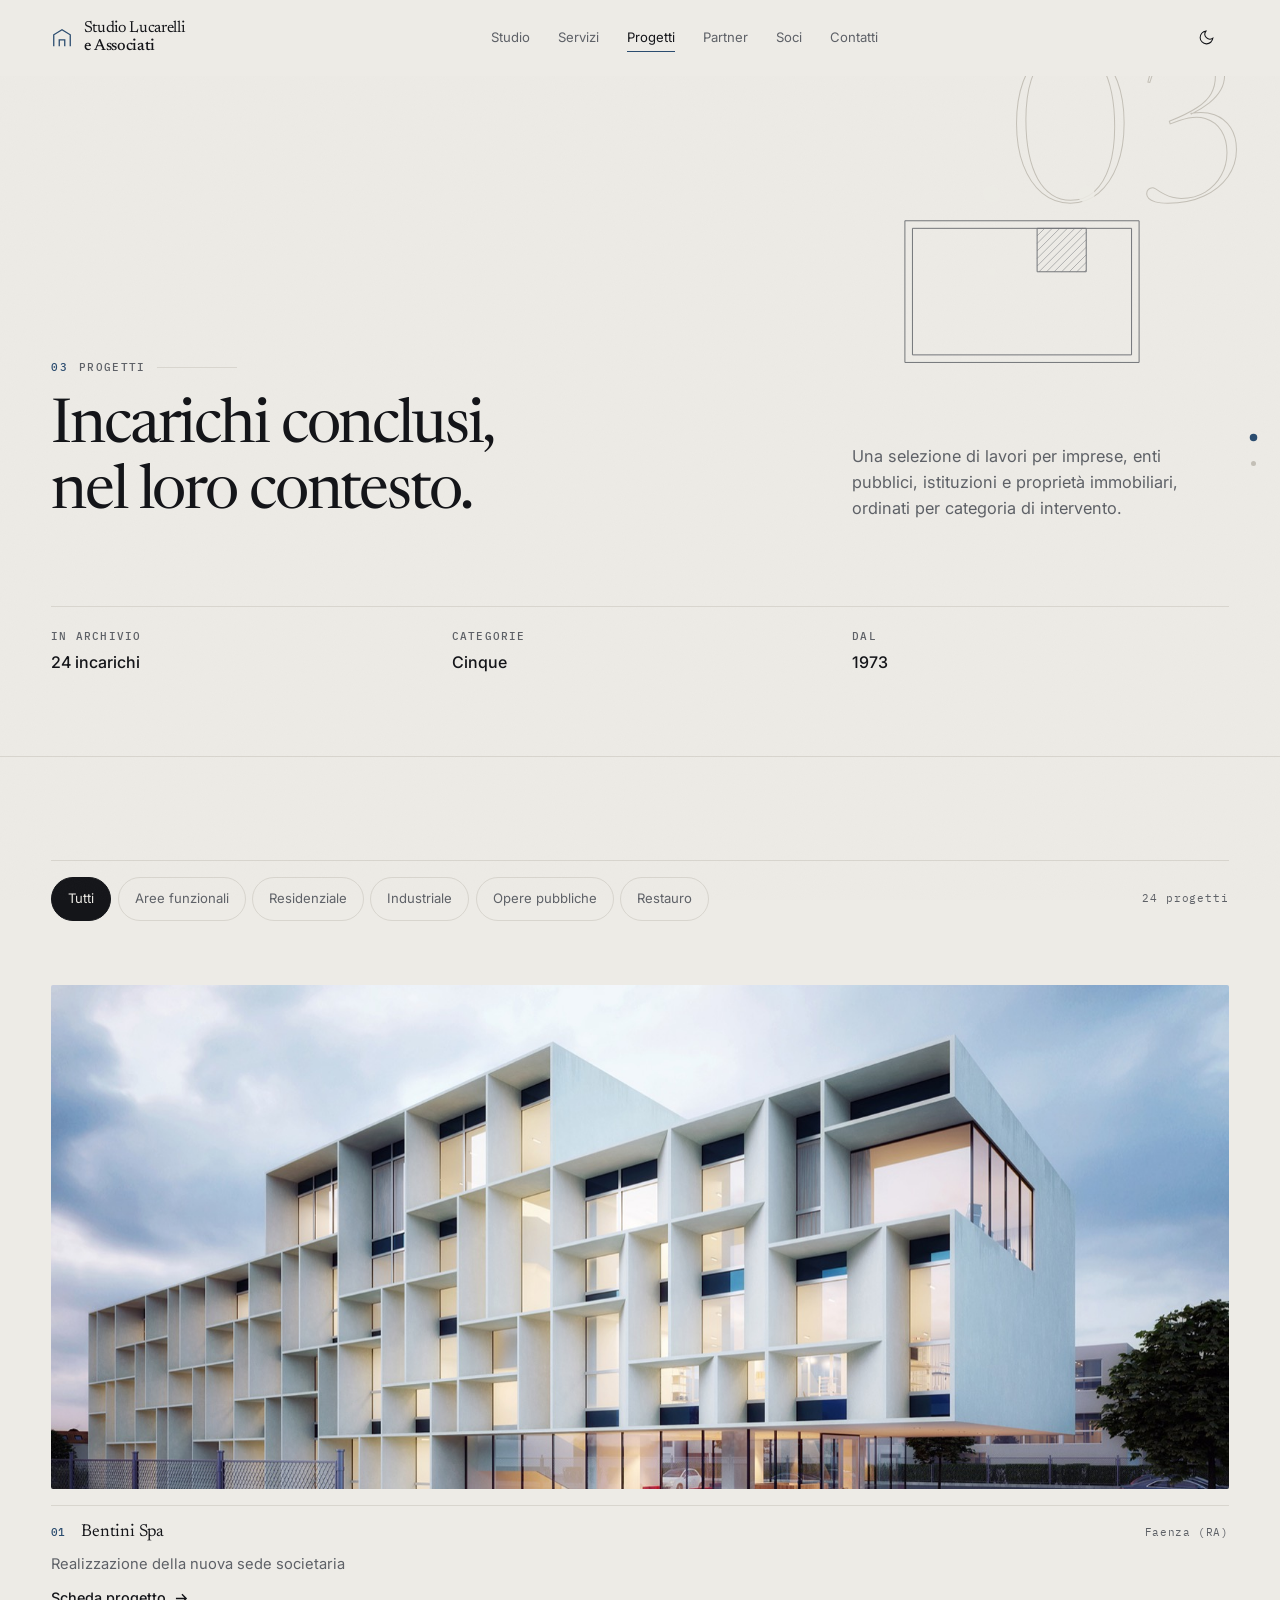
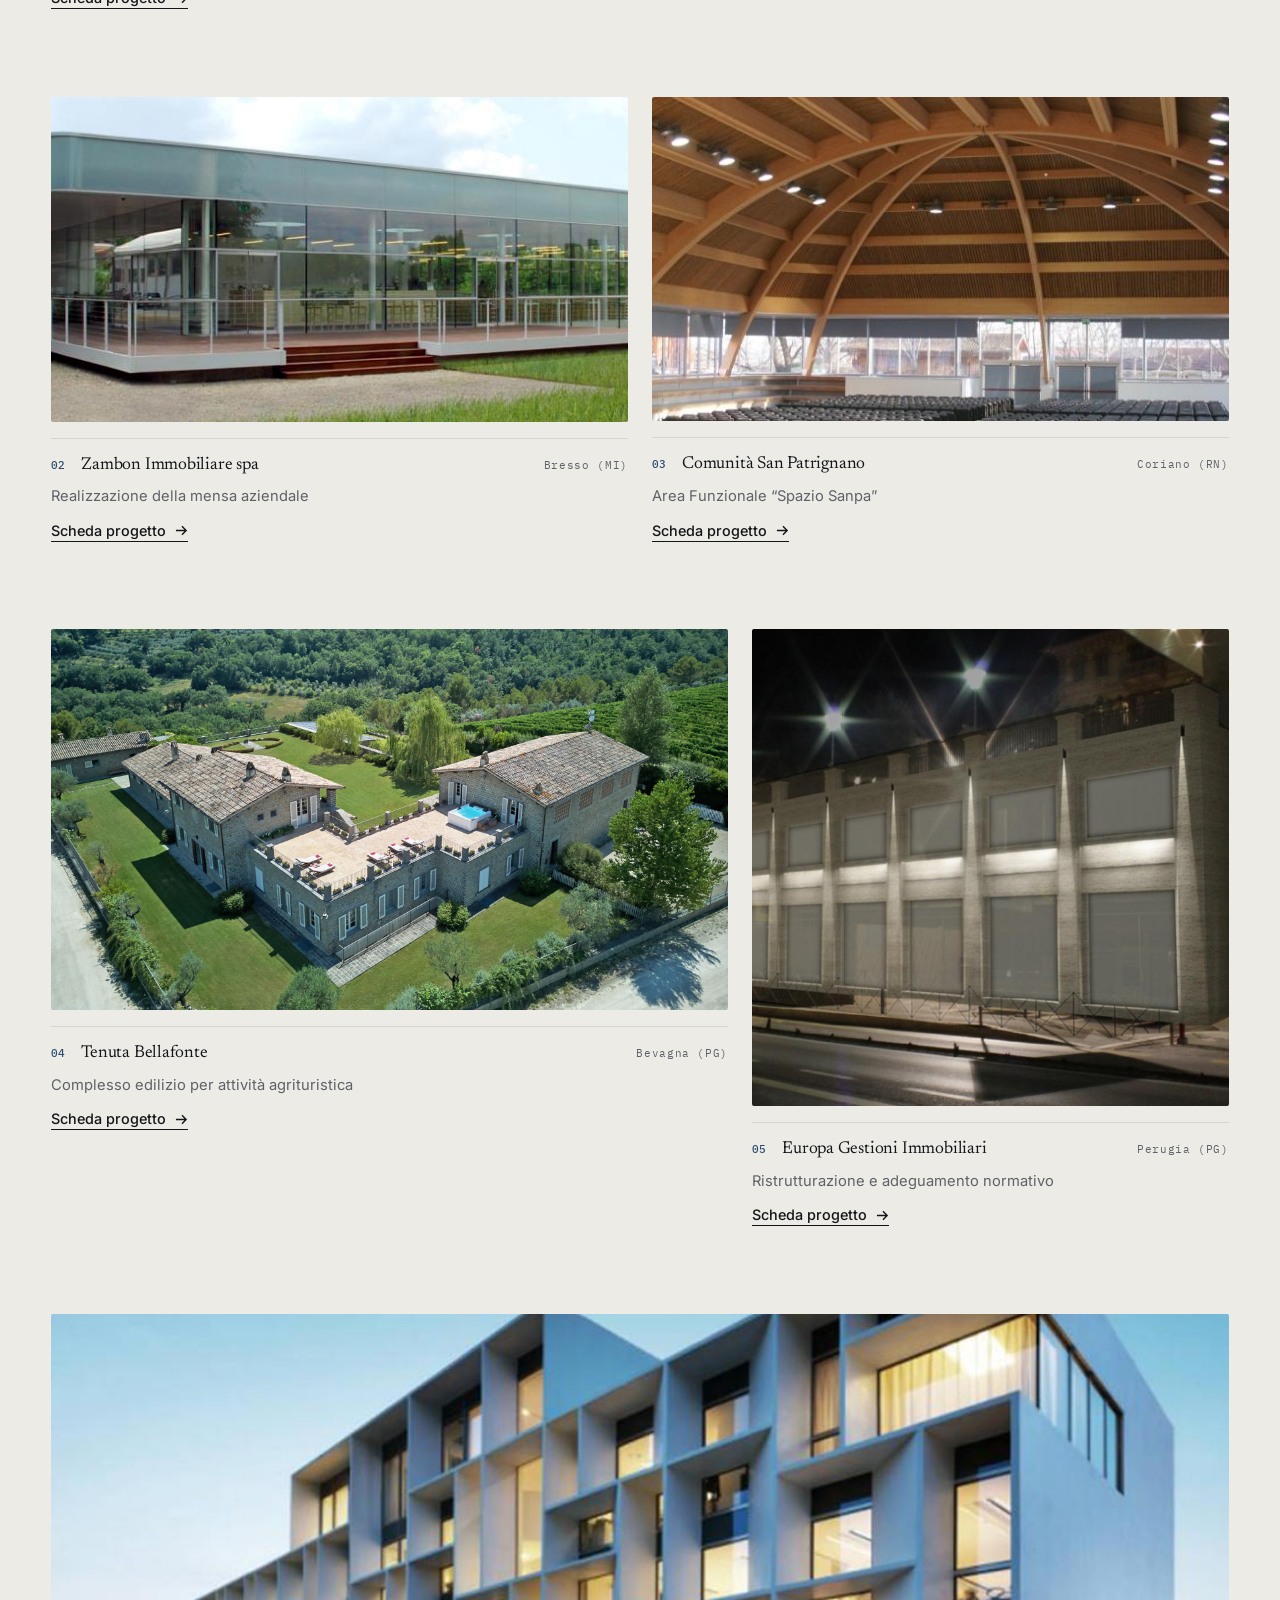
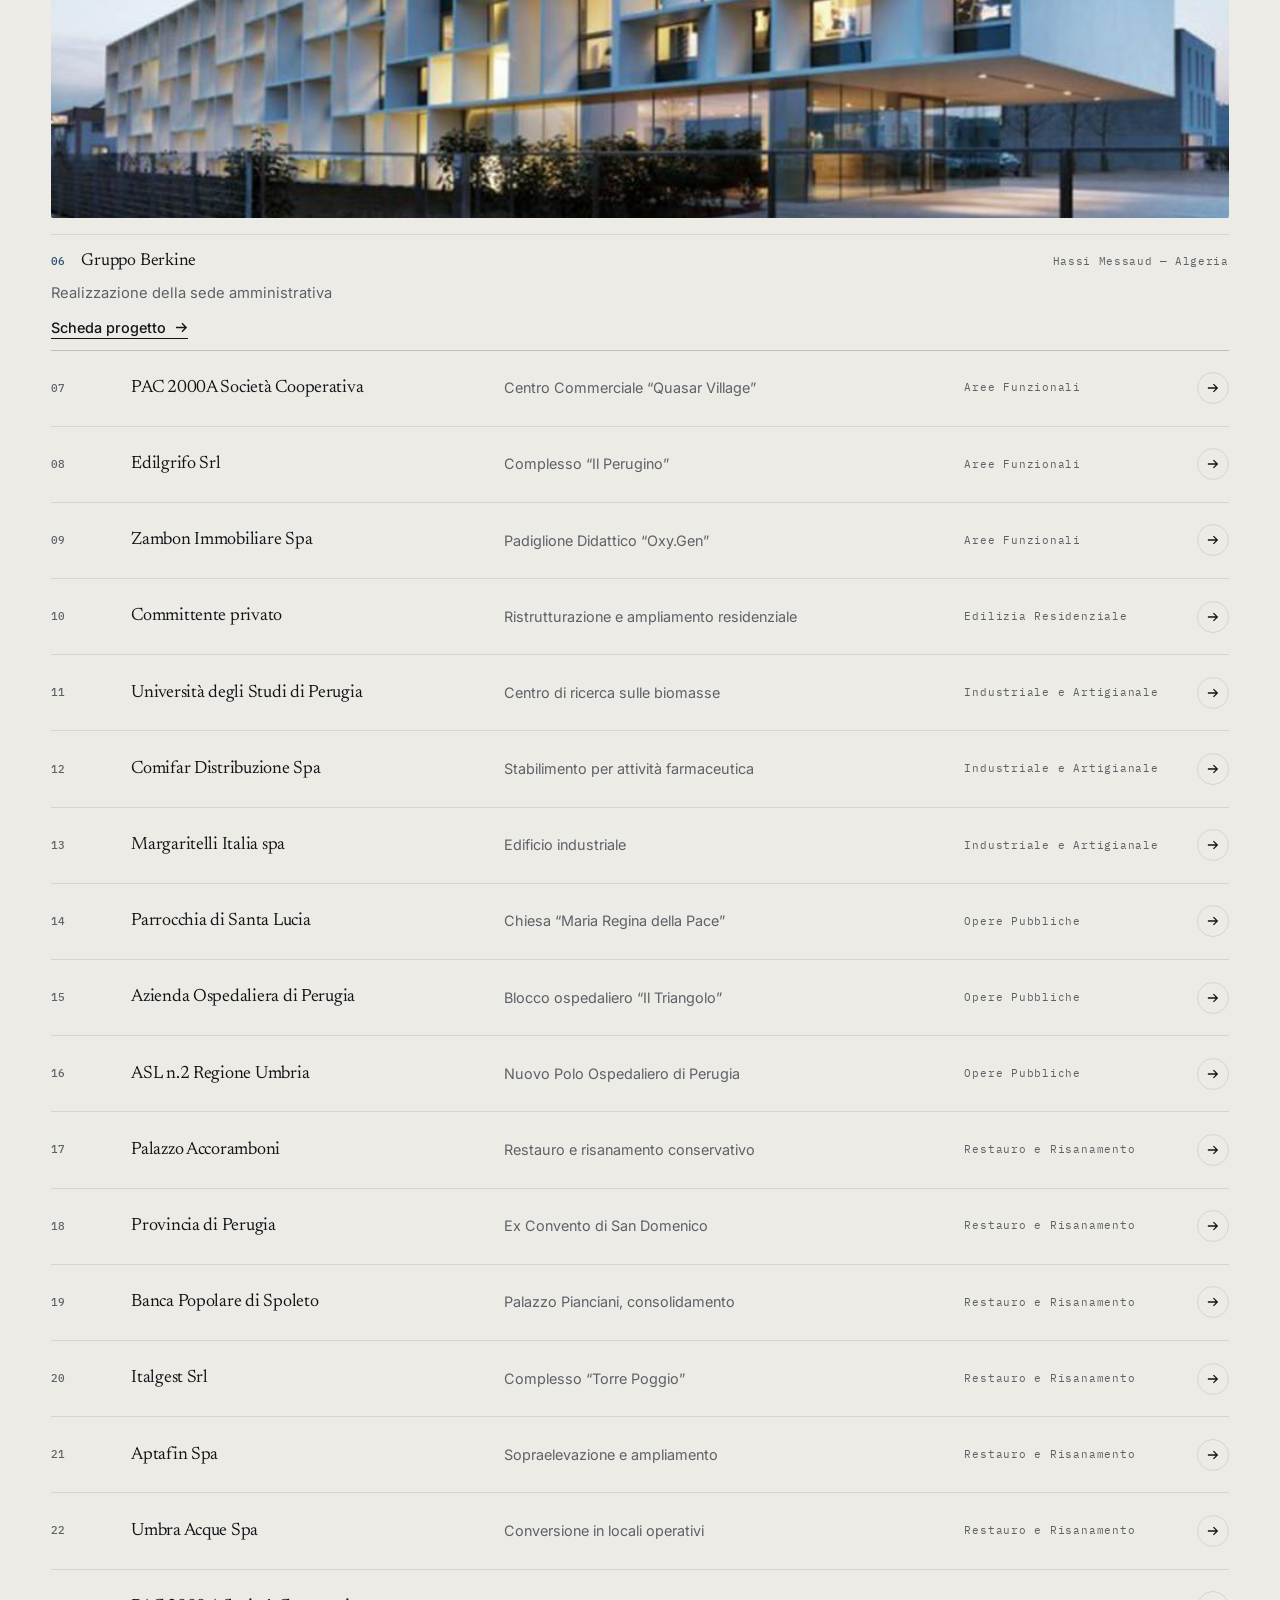
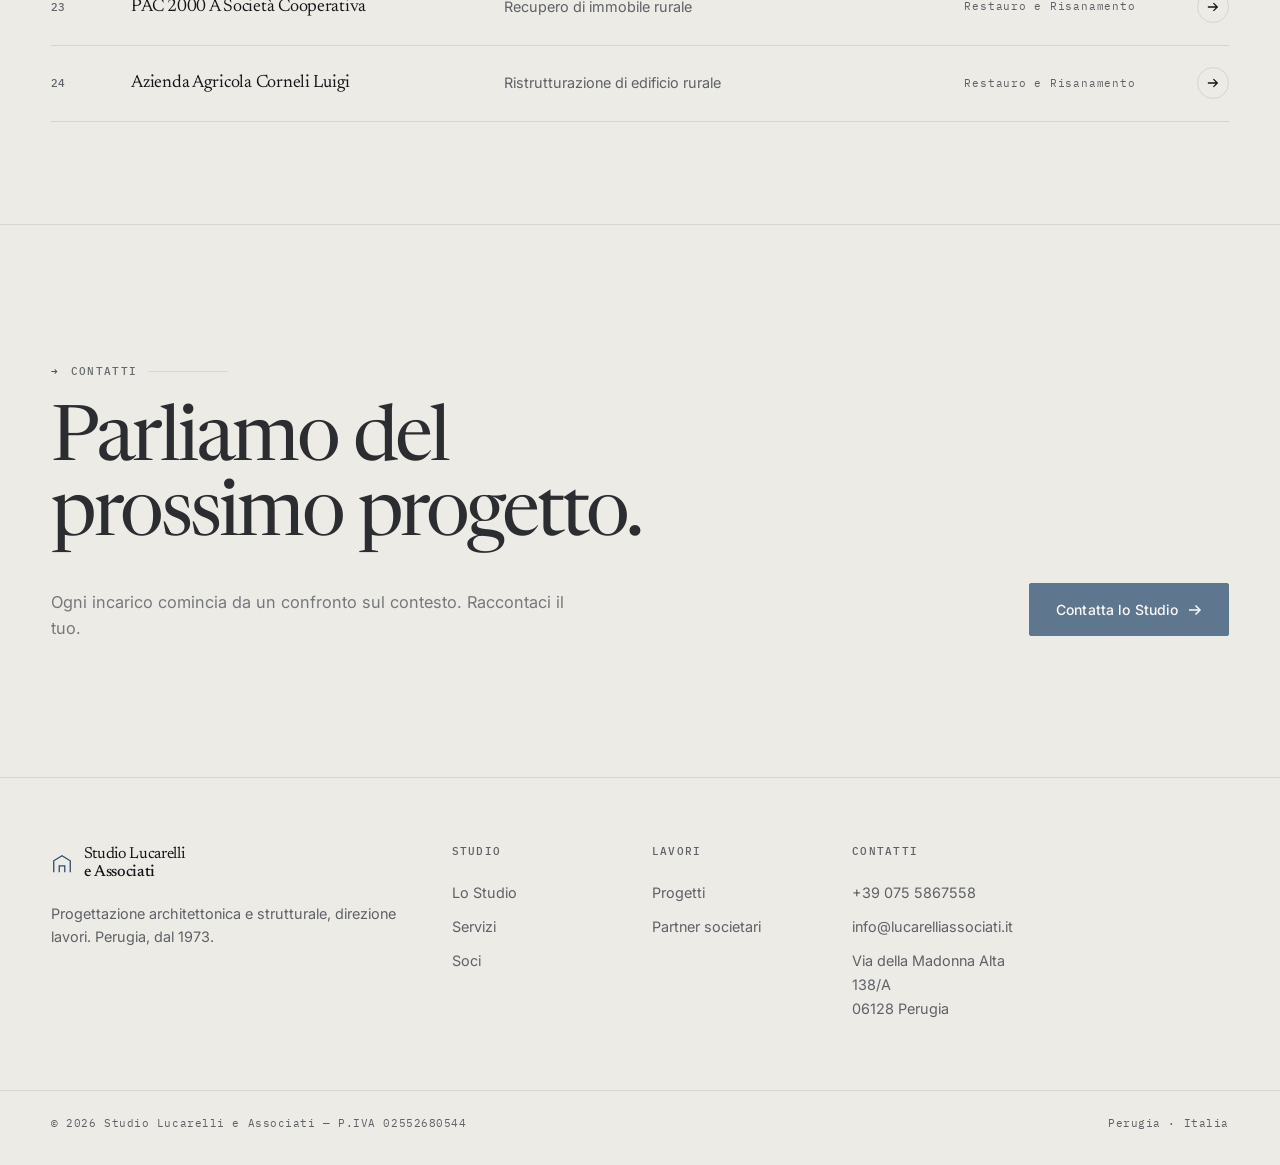
==== progetti.html @ 665f5542 "Primo commit — Studio Lucarelli e Associati" ====
<!doctype html>
<html lang="it" data-theme="light" class="no-js">
<head>
<meta charset="utf-8">
<meta name="viewport" content="width=device-width, initial-scale=1, viewport-fit=cover">
<meta name="color-scheme" content="light dark">
<title>Progetti — Studio Lucarelli e Associati</title>
<meta name="description" content="Incarichi per imprese, enti pubblici e istituzioni: aree funzionali, residenziale, industriale, opere pubbliche, restauro.">
<meta name="theme-color" content="#EDEBE6">
<meta property="og:type" content="website">
<meta property="og:locale" content="it_IT">
<meta property="og:site_name" content="Studio Lucarelli e Associati">
<meta property="og:title" content="Progetti — Studio Lucarelli e Associati">
<meta property="og:description" content="Incarichi per imprese, enti pubblici e istituzioni: aree funzionali, residenziale, industriale, opere pubbliche, restauro.">
<meta property="og:url" content="https://www.lucarelliassociati.it/progetti.html">
<meta property="og:image" content="https://www.lucarelliassociati.it/assets/optimized/bentini-hero-1600.jpg">
<meta name="twitter:card" content="summary_large_image">
<link rel="canonical" href="https://www.lucarelliassociati.it/progetti.html">
<link rel="icon" href="assets/favicon.svg" type="image/svg+xml">
<link rel="preconnect" href="https://fonts.googleapis.com">
<link rel="preconnect" href="https://fonts.gstatic.com" crossorigin>
<link href="https://fonts.googleapis.com/css2?family=IBM+Plex+Mono:wght@400;500&family=Inter:wght@400;500;600&family=Newsreader:opsz,wght@6..72,200..500&display=swap" rel="stylesheet">
<script>
(function(){try{var s=localStorage.getItem("sla-theme");var d=window.matchMedia("(prefers-color-scheme: dark)").matches;var t=(s==="dark"||s==="light")?s:(d?"dark":"light");document.documentElement.setAttribute("data-theme",t);var m=document.querySelector('meta[name="theme-color"]');if(m&&t==="dark")m.setAttribute("content","#0D0E10");}catch(e){}})();
</script>
<script type="application/ld+json">
{"@context":"https://schema.org","@type":"ProfessionalService","name":"Studio Lucarelli e Associati","url":"https://www.lucarelliassociati.it/","telephone":"+39 075 5867558","email":"info@lucarelliassociati.it","vatID":"IT02552680544","foundingDate":"1973","address":{"@type":"PostalAddress","streetAddress":"Via della Madonna Alta 138/A","postalCode":"06128","addressLocality":"Perugia","addressCountry":"IT"}}
</script>
<link rel="stylesheet" href="assets/site.css">
</head>
<body>
<a class="skip" href="#main">Vai al contenuto</a>
<div class="sprog" aria-hidden="true"></div>
<div class="cover" aria-hidden="true"></div>
<div class="cur-ring" aria-hidden="true"></div>
<div class="cur-dot" aria-hidden="true"></div>
<header class="site-header">
  <div class="wrap hd">
    <a class="brand" href="index.html" data-link aria-label="Studio Lucarelli e Associati — Home">
      <svg viewBox="0 0 24 24" fill="none" stroke="currentColor" stroke-width="1.4" aria-hidden="true"><path d="M3 21V8.5L12 3l9 5.5V21"/><path d="M9 21v-7h6v7"/></svg>
      <span>Studio Lucarelli<br><b>e Associati</b></span>
    </a>
    <nav class="nav" aria-label="Navigazione principale">
      <a href="studio.html" data-link>Studio</a>
      <a href="servizi.html" data-link>Servizi</a>
      <a href="progetti.html" data-link aria-current="page">Progetti</a>
      <a href="partner.html" data-link>Partner</a>
      <a href="soci.html" data-link>Soci</a>
      <a href="contatti.html" data-link>Contatti</a>
    </nav>
    <div class="hd-act">
      <button class="icon-btn" id="theme-btn" type="button" aria-label="Cambia tema" title="Cambia tema">
        <svg class="ico-moon" viewBox="0 0 24 24" fill="none" stroke="currentColor" stroke-width="1.5" aria-hidden="true"><path d="M21 12.8A9 9 0 1 1 11.2 3a7 7 0 0 0 9.8 9.8Z"/></svg>
        <svg class="ico-sun" viewBox="0 0 24 24" fill="none" stroke="currentColor" stroke-width="1.5" aria-hidden="true"><circle cx="12" cy="12" r="4.2"/><path d="M12 2v2.5M12 19.5V22M2 12h2.5M19.5 12H22M4.9 4.9l1.8 1.8M17.3 17.3l1.8 1.8M19.1 4.9l-1.8 1.8M6.7 17.3l-1.8 1.8"/></svg>
      </button>
      <button class="icon-btn burger" id="menu-btn" type="button" aria-expanded="false" aria-controls="mnav" aria-label="Apri il menu">
        <span><i></i><i></i></span>
      </button>
    </div>
  </div>
</header>
<nav class="mnav" id="mnav" aria-label="Navigazione mobile" hidden>
  <a href="studio.html" data-link><span>01</span>Studio</a>
  <a href="servizi.html" data-link><span>02</span>Servizi</a>
  <a href="progetti.html" data-link aria-current="page"><span>03</span>Progetti</a>
  <a href="partner.html" data-link><span>04</span>Partner</a>
  <a href="soci.html" data-link><span>05</span>Soci</a>
  <a href="contatti.html" data-link><span>06</span>Contatti</a>
</nav>
<main id="main">
<div class="page" data-page="progetti">
  <section class="intro" aria-labelledby="t-progetti">
<span class="intro-num" aria-hidden="true">03</span>
    <div class="wrap">
      <div class="intro-grid">
        <div class="intro-head">
          <p class="eyebrow" data-hero><span class="idx">03</span> Progetti</p>
          <h1 id="t-progetti" class="intro-title" tabindex="-1" data-lines><span class="ln"><i>Incarichi conclusi,</i></span><span class="ln"><i>nel loro contesto.</i></span></h1>
        </div>
        <div class="intro-aside" data-hero>
<div class="intro-fig" aria-hidden="true"><svg class="plate" viewBox="0 0 360 260" aria-hidden="true"><g data-l="0"><rect x="56" y="58" width="248" height="150"/><rect x="64" y="66" width="232" height="134"/><rect x="196" y="66" width="52" height="46"/><g class="hx"><line x1="196" y1="74" x2="204" y2="66"/><line x1="196" y1="82" x2="212" y2="66"/><line x1="196" y1="90" x2="220" y2="66"/><line x1="196" y1="98" x2="228" y2="66"/><line x1="196" y1="106" x2="236" y2="66"/><line x1="198" y1="112" x2="244" y2="66"/><line x1="206" y1="112" x2="248" y2="70"/><line x1="214" y1="112" x2="248" y2="78"/><line x1="222" y1="112" x2="248" y2="86"/><line x1="230" y1="112" x2="248" y2="94"/><line x1="238" y1="112" x2="248" y2="102"/><line x1="246" y1="112" x2="248" y2="110"/></g></g><g data-l="1"><path d="M148 66V140M148 168V200M64 140H120"/><path d="M148 140A28 28 0 0 1 120 168"/><path d="M148 140V168"/><rect x="144" y="108" width="8" height="8"/><rect x="144" y="162" width="8" height="8"/><rect x="244" y="108" width="8" height="8"/><rect x="244" y="162" width="8" height="8"/></g><g data-l="2"><path class="dd" d="M148 40V226M248 40V226"/><circle cx="148" cy="30" r="9"/><text x="148" y="33.2" text-anchor="middle">2</text><circle cx="248" cy="30" r="9"/><text x="248" y="33.2" text-anchor="middle">3</text><path d="M56 238H304"/><path d="M52 242L60 234"/><path d="M176.0 242L184.0 234"/><text x="118.0" y="232" text-anchor="middle">9.20</text><path d="M300.0 242L308.0 234"/><text x="242.0" y="232" text-anchor="middle">6.30</text><path class="nd" d="M322 224v-30M322 194l-6 11M322 194l6 11"/><text class="nd" x="331" y="202">N</text><circle class="nd" cx="148" cy="112" r="4"/></g></svg></div>
          <p class="lead">Una selezione di lavori per imprese, enti pubblici, istituzioni e proprietà immobiliari, ordinati per categoria di intervento.</p>
        </div>
      </div>
      <dl class="intro-rail" data-hero>
        <div><dt>In archivio</dt><dd>24 incarichi</dd></div>
        <div><dt>Categorie</dt><dd>Cinque</dd></div>
        <div><dt>Dal</dt><dd>1973</dd></div>
      </dl>
    </div>
  </section>

  <section class="sec rule" aria-labelledby="h-pj">
    <div class="wrap">
      <h2 id="h-pj" class="sr-only">Elenco dei progetti</h2>
      <div class="filters">
        <div class="fbar" role="group" aria-label="Filtra per categoria">
          <button class="fbtn" type="button" data-filter="all" aria-pressed="true">Tutti</button>
          <button class="fbtn" type="button" data-filter="aree" aria-pressed="false">Aree funzionali</button>
          <button class="fbtn" type="button" data-filter="residenziale" aria-pressed="false">Residenziale</button>
          <button class="fbtn" type="button" data-filter="industriale" aria-pressed="false">Industriale</button>
          <button class="fbtn" type="button" data-filter="pubbliche" aria-pressed="false">Opere pubbliche</button>
          <button class="fbtn" type="button" data-filter="restauro" aria-pressed="false">Restauro</button>
        </div>
        <span class="fcount" id="pj-count" aria-live="polite">24 progetti</span>
      </div>

      <div class="pj-grid" id="pj-featured">
        <article class="pj pj-wide rv-y" data-project data-cat="aree" data-client="Bentini Spa" data-place="Faenza (RA)" data-desc="Realizzazione della nuova sede societaria" data-catlabel="Aree Funzionali" data-img="assets/optimized/bentini-hero-1600.jpg">
          <figure><img src="assets/optimized/bentini-hero-1600.jpg" width="1600" height="1030" alt="Nuova sede societaria Bentini Spa a Faenza" loading="lazy" decoding="async"></figure>
          <div class="pj-meta"><span class="n">01</span><h3>Bentini Spa</h3><span class="loc">Faenza (RA)</span></div>
          <p class="pj-desc">Realizzazione della nuova sede societaria</p>
          <button class="tlink" type="button" data-open>Scheda progetto<svg class="arw" viewBox="0 0 14 14" fill="none" stroke="currentColor" stroke-width="1.5" aria-hidden="true"><path d="M1 7h11M7.5 2.5 12 7l-4.5 4.5"/></svg></button>
        </article>

        <article class="pj pj-6a rv-y" data-project data-cat="aree" data-client="Zambon Immobiliare spa" data-place="Bresso (MI)" data-desc="Realizzazione della mensa aziendale" data-catlabel="Aree Funzionali" data-img="assets/source/zambon-930.jpg">
          <figure><img src="assets/source/zambon-930.jpg" width="930" height="330" alt="Mensa aziendale Zambon Immobiliare a Bresso" loading="lazy" decoding="async"></figure>
          <div class="pj-meta"><span class="n">02</span><h3>Zambon Immobiliare spa</h3><span class="loc">Bresso (MI)</span></div>
          <p class="pj-desc">Realizzazione della mensa aziendale</p>
          <button class="tlink" type="button" data-open>Scheda progetto<svg class="arw" viewBox="0 0 14 14" fill="none" stroke="currentColor" stroke-width="1.5" aria-hidden="true"><path d="M1 7h11M7.5 2.5 12 7l-4.5 4.5"/></svg></button>
        </article>

        <article class="pj pj-6b rv-y" data-project data-cat="aree" data-client="Comunità San Patrignano" data-place="Coriano (RN)" data-desc="Realizzazione dell’Area Funzionale “Spazio Sanpa”" data-catlabel="Aree Funzionali" data-img="assets/source/san-patrignano-930.jpg">
          <figure><img src="assets/source/san-patrignano-930.jpg" width="930" height="330" alt="Spazio Sanpa, comunità San Patrignano a Coriano" loading="lazy" decoding="async"></figure>
          <div class="pj-meta"><span class="n">03</span><h3>Comunità San Patrignano</h3><span class="loc">Coriano (RN)</span></div>
          <p class="pj-desc">Area Funzionale “Spazio Sanpa”</p>
          <button class="tlink" type="button" data-open>Scheda progetto<svg class="arw" viewBox="0 0 14 14" fill="none" stroke="currentColor" stroke-width="1.5" aria-hidden="true"><path d="M1 7h11M7.5 2.5 12 7l-4.5 4.5"/></svg></button>
        </article>

        <article class="pj pj-7 rv-y" data-project data-cat="residenziale" data-client="Tenuta Bellafonte Società Agricola Srl" data-place="Bevagna (PG)" data-desc="Complesso edilizio per attività agrituristica" data-catlabel="Edilizia Residenziale" data-img="assets/source/bellafonte-930.jpg">
          <figure><img src="assets/source/bellafonte-930.jpg" width="930" height="330" alt="Complesso agrituristico Tenuta Bellafonte a Bevagna" loading="lazy" decoding="async"></figure>
          <div class="pj-meta"><span class="n">04</span><h3>Tenuta Bellafonte</h3><span class="loc">Bevagna (PG)</span></div>
          <p class="pj-desc">Complesso edilizio per attività agrituristica</p>
          <button class="tlink" type="button" data-open>Scheda progetto<svg class="arw" viewBox="0 0 14 14" fill="none" stroke="currentColor" stroke-width="1.5" aria-hidden="true"><path d="M1 7h11M7.5 2.5 12 7l-4.5 4.5"/></svg></button>
        </article>

        <article class="pj pj-5 rv-y" data-project data-cat="aree" data-client="Europa Gestioni Immobiliari — Gruppo Poste Italiane" data-place="Perugia (PG)" data-desc="Ristrutturazione ed adeguamento normativo edificio" data-catlabel="Aree Funzionali" data-img="assets/source/europa.jpg">
          <figure class="sq"><img src="assets/source/europa.jpg" width="514" height="514" alt="Edificio Europa Gestioni Immobiliari a Perugia" loading="lazy" decoding="async"></figure>
          <div class="pj-meta"><span class="n">05</span><h3>Europa Gestioni Immobiliari</h3><span class="loc">Perugia (PG)</span></div>
          <p class="pj-desc">Ristrutturazione e adeguamento normativo</p>
          <button class="tlink" type="button" data-open>Scheda progetto<svg class="arw" viewBox="0 0 14 14" fill="none" stroke="currentColor" stroke-width="1.5" aria-hidden="true"><path d="M1 7h11M7.5 2.5 12 7l-4.5 4.5"/></svg></button>
        </article>

        <article class="pj pj-wide rv-y" data-project data-cat="industriale" data-client="Bentini Spa" data-place="Hassi Messaud — Algeria" data-desc="Realizzazione Sede Amministrativa Gruppo Berkine" data-catlabel="Industriale e Artigianale" data-img="assets/source/bentini-930.jpg">
          <figure><img src="assets/source/bentini-930.jpg" width="930" height="330" alt="Sede amministrativa Gruppo Berkine a Hassi Messaud" loading="lazy" decoding="async"></figure>
          <div class="pj-meta"><span class="n">06</span><h3>Gruppo Berkine</h3><span class="loc">Hassi Messaud — Algeria</span></div>
          <p class="pj-desc">Realizzazione della sede amministrativa</p>
          <button class="tlink" type="button" data-open>Scheda progetto<svg class="arw" viewBox="0 0 14 14" fill="none" stroke="currentColor" stroke-width="1.5" aria-hidden="true"><path d="M1 7h11M7.5 2.5 12 7l-4.5 4.5"/></svg></button>
        </article>
      </div>

      <h3 class="sr-only">Archivio completo</h3>
      <div class="arch" id="pj-archive">
        <button class="arow" type="button" data-project data-open data-cat="aree" data-client="PAC 2000A Società Cooperativa" data-place="Corciano (PG)" data-desc="Realizzazione del Centro Commerciale “Quasar Village”" data-catlabel="Aree Funzionali" data-img="assets/source/quasar.jpg"><span class="n">07</span><h3>PAC 2000A Società Cooperativa</h3><span class="d">Centro Commerciale “Quasar Village”</span><span class="c">Aree Funzionali</span><span class="go"><svg viewBox="0 0 14 14" fill="none" stroke="currentColor" stroke-width="1.5" aria-hidden="true"><path d="M1 7h11M7.5 2.5 12 7l-4.5 4.5"/></svg></span></button>
        <button class="arow" type="button" data-project data-open data-cat="aree" data-client="Edilgrifo Srl" data-place="Perugia (PG)" data-desc="Realizzazione del Complesso Direzionale-Commerciale e Residenziale “Il Perugino”" data-catlabel="Aree Funzionali"><span class="n">08</span><h3>Edilgrifo Srl</h3><span class="d">Complesso “Il Perugino”</span><span class="c">Aree Funzionali</span><span class="go"><svg viewBox="0 0 14 14" fill="none" stroke="currentColor" stroke-width="1.5" aria-hidden="true"><path d="M1 7h11M7.5 2.5 12 7l-4.5 4.5"/></svg></span></button>
        <button class="arow" type="button" data-project data-open data-cat="aree" data-client="Zambon Immobiliare Spa" data-place="Bresso (MI)" data-desc="Realizzazione del Padiglione Didattico “Oxy.Gen”" data-catlabel="Aree Funzionali"><span class="n">09</span><h3>Zambon Immobiliare Spa</h3><span class="d">Padiglione Didattico “Oxy.Gen”</span><span class="c">Aree Funzionali</span><span class="go"><svg viewBox="0 0 14 14" fill="none" stroke="currentColor" stroke-width="1.5" aria-hidden="true"><path d="M1 7h11M7.5 2.5 12 7l-4.5 4.5"/></svg></span></button>
        <button class="arow" type="button" data-project data-open data-cat="residenziale" data-client="Committente privato" data-place="Perugia (PG)" data-desc="Ristrutturazione ed ampliamento edificio residenziale privato" data-catlabel="Edilizia Residenziale"><span class="n">10</span><h3>Committente privato</h3><span class="d">Ristrutturazione e ampliamento residenziale</span><span class="c">Edilizia Residenziale</span><span class="go"><svg viewBox="0 0 14 14" fill="none" stroke="currentColor" stroke-width="1.5" aria-hidden="true"><path d="M1 7h11M7.5 2.5 12 7l-4.5 4.5"/></svg></span></button>
        <button class="arow" type="button" data-project data-open data-cat="industriale" data-client="Università degli Studi di Perugia" data-place="Perugia" data-desc="Realizzazione nuova sede del centro di ricerca sulle biomasse" data-catlabel="Industriale e Artigianale"><span class="n">11</span><h3>Università degli Studi di Perugia</h3><span class="d">Centro di ricerca sulle biomasse</span><span class="c">Industriale e Artigianale</span><span class="go"><svg viewBox="0 0 14 14" fill="none" stroke="currentColor" stroke-width="1.5" aria-hidden="true"><path d="M1 7h11M7.5 2.5 12 7l-4.5 4.5"/></svg></span></button>
        <button class="arow" type="button" data-project data-open data-cat="industriale" data-client="Comifar Distribuzione Spa" data-place="Caserta" data-desc="Realizzazione di uno stabilimento per attività farmaceutica" data-catlabel="Industriale e Artigianale"><span class="n">12</span><h3>Comifar Distribuzione Spa</h3><span class="d">Stabilimento per attività farmaceutica</span><span class="c">Industriale e Artigianale</span><span class="go"><svg viewBox="0 0 14 14" fill="none" stroke="currentColor" stroke-width="1.5" aria-hidden="true"><path d="M1 7h11M7.5 2.5 12 7l-4.5 4.5"/></svg></span></button>
        <button class="arow" type="button" data-project data-open data-cat="industriale" data-client="Margaritelli Italia spa" data-place="Rodallo (TO)" data-desc="Realizzazione di edificio industriale" data-catlabel="Industriale e Artigianale"><span class="n">13</span><h3>Margaritelli Italia spa</h3><span class="d">Edificio industriale</span><span class="c">Industriale e Artigianale</span><span class="go"><svg viewBox="0 0 14 14" fill="none" stroke="currentColor" stroke-width="1.5" aria-hidden="true"><path d="M1 7h11M7.5 2.5 12 7l-4.5 4.5"/></svg></span></button>
        <button class="arow" type="button" data-project data-open data-cat="pubbliche" data-client="Parrocchia di Santa Lucia" data-place="Perugia (PG)" data-desc="Realizzazione nuova chiesa parrocchiale “Maria Regina della Pace”" data-catlabel="Opere Pubbliche"><span class="n">14</span><h3>Parrocchia di Santa Lucia</h3><span class="d">Chiesa “Maria Regina della Pace”</span><span class="c">Opere Pubbliche</span><span class="go"><svg viewBox="0 0 14 14" fill="none" stroke="currentColor" stroke-width="1.5" aria-hidden="true"><path d="M1 7h11M7.5 2.5 12 7l-4.5 4.5"/></svg></span></button>
        <button class="arow" type="button" data-project data-open data-cat="pubbliche" data-client="Azienda Ospedaliera di Perugia" data-place="Perugia (PG)" data-desc="Completamento del blocco ospedaliero “Il Triangolo”" data-catlabel="Opere Pubbliche"><span class="n">15</span><h3>Azienda Ospedaliera di Perugia</h3><span class="d">Blocco ospedaliero “Il Triangolo”</span><span class="c">Opere Pubbliche</span><span class="go"><svg viewBox="0 0 14 14" fill="none" stroke="currentColor" stroke-width="1.5" aria-hidden="true"><path d="M1 7h11M7.5 2.5 12 7l-4.5 4.5"/></svg></span></button>
        <button class="arow" type="button" data-project data-open data-cat="pubbliche" data-client="Azienda Sanitaria Locale n.2 Regione Umbria" data-place="Perugia (PG)" data-desc="Realizzazione del nuovo Polo Ospedaliero di Perugia" data-catlabel="Opere Pubbliche"><span class="n">16</span><h3>ASL n.2 Regione Umbria</h3><span class="d">Nuovo Polo Ospedaliero di Perugia</span><span class="c">Opere Pubbliche</span><span class="go"><svg viewBox="0 0 14 14" fill="none" stroke="currentColor" stroke-width="1.5" aria-hidden="true"><path d="M1 7h11M7.5 2.5 12 7l-4.5 4.5"/></svg></span></button>
        <button class="arow" type="button" data-project data-open data-cat="restauro" data-client="Palazzo Accoramboni Sas di Luca Colaiacovo" data-place="Gubbio (PG)" data-desc="Restauro e risanamento conservativo di Palazzo Accoramboni" data-catlabel="Restauro e Risanamento" data-img="assets/source/palazzo.jpg"><span class="n">17</span><h3>Palazzo Accoramboni</h3><span class="d">Restauro e risanamento conservativo</span><span class="c">Restauro e Risanamento</span><span class="go"><svg viewBox="0 0 14 14" fill="none" stroke="currentColor" stroke-width="1.5" aria-hidden="true"><path d="M1 7h11M7.5 2.5 12 7l-4.5 4.5"/></svg></span></button>
        <button class="arow" type="button" data-project data-open data-cat="restauro" data-client="Provincia di Perugia" data-place="Perugia (PG)" data-desc="Riparazione e miglioramento sismico dell’ex Convento di San Domenico" data-catlabel="Restauro e Risanamento"><span class="n">18</span><h3>Provincia di Perugia</h3><span class="d">Ex Convento di San Domenico</span><span class="c">Restauro e Risanamento</span><span class="go"><svg viewBox="0 0 14 14" fill="none" stroke="currentColor" stroke-width="1.5" aria-hidden="true"><path d="M1 7h11M7.5 2.5 12 7l-4.5 4.5"/></svg></span></button>
        <button class="arow" type="button" data-project data-open data-cat="restauro" data-client="Banca Popolare di Spoleto Spa" data-place="Spoleto (PG)" data-desc="Risanamento statico e consolidamento di Palazzo Pianciani" data-catlabel="Restauro e Risanamento"><span class="n">19</span><h3>Banca Popolare di Spoleto</h3><span class="d">Palazzo Pianciani, consolidamento</span><span class="c">Restauro e Risanamento</span><span class="go"><svg viewBox="0 0 14 14" fill="none" stroke="currentColor" stroke-width="1.5" aria-hidden="true"><path d="M1 7h11M7.5 2.5 12 7l-4.5 4.5"/></svg></span></button>
        <button class="arow" type="button" data-project data-open data-cat="restauro" data-client="Italgest Srl" data-place="Perugia (PG)" data-desc="Ristrutturazione del complesso edilizio “Torre Poggio”" data-catlabel="Restauro e Risanamento"><span class="n">20</span><h3>Italgest Srl</h3><span class="d">Complesso “Torre Poggio”</span><span class="c">Restauro e Risanamento</span><span class="go"><svg viewBox="0 0 14 14" fill="none" stroke="currentColor" stroke-width="1.5" aria-hidden="true"><path d="M1 7h11M7.5 2.5 12 7l-4.5 4.5"/></svg></span></button>
        <button class="arow" type="button" data-project data-open data-cat="restauro" data-client="Aptafin Spa" data-place="Milano (MI)" data-desc="Sopraelevazione ed ampliamento di edificio residenziale" data-catlabel="Restauro e Risanamento"><span class="n">21</span><h3>Aptafin Spa</h3><span class="d">Sopraelevazione e ampliamento</span><span class="c">Restauro e Risanamento</span><span class="go"><svg viewBox="0 0 14 14" fill="none" stroke="currentColor" stroke-width="1.5" aria-hidden="true"><path d="M1 7h11M7.5 2.5 12 7l-4.5 4.5"/></svg></span></button>
        <button class="arow" type="button" data-project data-open data-cat="restauro" data-client="Umbra Acque Spa" data-place="Perugia (PG)" data-desc="Conversione di autorimessa in locali operativi" data-catlabel="Restauro e Risanamento"><span class="n">22</span><h3>Umbra Acque Spa</h3><span class="d">Conversione in locali operativi</span><span class="c">Restauro e Risanamento</span><span class="go"><svg viewBox="0 0 14 14" fill="none" stroke="currentColor" stroke-width="1.5" aria-hidden="true"><path d="M1 7h11M7.5 2.5 12 7l-4.5 4.5"/></svg></span></button>
        <button class="arow" type="button" data-project data-open data-cat="restauro" data-client="PAC 2000 A Società Cooperativa" data-place="Corciano (PG)" data-desc="Recupero edilizio con cambio di destinazione d’uso di immobile rurale" data-catlabel="Restauro e Risanamento"><span class="n">23</span><h3>PAC 2000 A Società Cooperativa</h3><span class="d">Recupero di immobile rurale</span><span class="c">Restauro e Risanamento</span><span class="go"><svg viewBox="0 0 14 14" fill="none" stroke="currentColor" stroke-width="1.5" aria-hidden="true"><path d="M1 7h11M7.5 2.5 12 7l-4.5 4.5"/></svg></span></button>
        <button class="arow" type="button" data-project data-open data-cat="restauro" data-client="Azienda Agricola Corneli Luigi" data-place="San Venanzo (TR)" data-desc="Ristrutturazione di edificio rurale" data-catlabel="Restauro e Risanamento"><span class="n">24</span><h3>Azienda Agricola Corneli Luigi</h3><span class="d">Ristrutturazione di edificio rurale</span><span class="c">Restauro e Risanamento</span><span class="go"><svg viewBox="0 0 14 14" fill="none" stroke="currentColor" stroke-width="1.5" aria-hidden="true"><path d="M1 7h11M7.5 2.5 12 7l-4.5 4.5"/></svg></span></button>
      </div>
      <div class="empty" id="pj-empty" role="status" hidden><p class="lead">Nessun progetto in questa categoria.</p><button class="btn u-mt" type="button" id="pj-reset"><span>Mostra tutti</span></button></div>
    </div>
  </section>
</div>
</main>
<section class="cta" id="cta" aria-labelledby="h-cta">
  <div class="wrap cta-in">
    <div class="cta-head">
      <p class="eyebrow rv"><span class="idx">→</span> Contatti</p>
      <h2 id="h-cta" class="rv-y">Parliamo del prossimo progetto.</h2>
      <p class="lead rv-y">Ogni incarico comincia da un confronto sul contesto. Raccontaci il tuo.</p>
    </div>
    <div class="cta-act rv"><a class="btn btn-primary" href="contatti.html" data-link><span>Contatta lo Studio</span><svg class="arw" viewBox="0 0 14 14" fill="none" stroke="currentColor" stroke-width="1.5" aria-hidden="true"><path d="M1 7h11M7.5 2.5 12 7l-4.5 4.5"/></svg></a></div>
  </div>
</section>
<footer class="site-footer">
  <div class="wrap ft">
    <div class="ft-brand">
      <a class="brand" href="index.html" data-link>
        <svg viewBox="0 0 24 24" fill="none" stroke="currentColor" stroke-width="1.4" aria-hidden="true"><path d="M3 21V8.5L12 3l9 5.5V21"/><path d="M9 21v-7h6v7"/></svg>
        <span>Studio Lucarelli<br><b>e Associati</b></span>
      </a>
      <p>Progettazione architettonica e strutturale, direzione lavori. Perugia, dal 1973.</p>
    </div>
    <nav class="ft-col" aria-label="Studio">
      <h4>Studio</h4>
      <a href="studio.html" data-link>Lo Studio</a>
      <a href="servizi.html" data-link>Servizi</a>
      <a href="soci.html" data-link>Soci</a>
    </nav>
    <nav class="ft-col" aria-label="Lavori">
      <h4>Lavori</h4>
      <a href="progetti.html" data-link>Progetti</a>
      <a href="partner.html" data-link>Partner societari</a>
    </nav>
    <div class="ft-col">
      <h4>Contatti</h4>
      <a href="tel:+390755867558">+39 075 5867558</a>
      <a href="mailto:info@lucarelliassociati.it">info@lucarelliassociati.it</a>
      <span>Via della Madonna Alta 138/A<br>06128 Perugia</span>
    </div>
  </div>
  <div class="wrap ft-bot">
    <span>© <span id="yr">2026</span> Studio Lucarelli e Associati — P.IVA 02552680544</span>
    <span>Perugia · Italia</span>
  </div>
</footer>
<dialog class="dlg" id="dlg" aria-labelledby="dlg-title">
  <button class="dlg-close" type="button" id="dlg-close" aria-label="Chiudi scheda progetto"><svg viewBox="0 0 14 14" fill="none" stroke="currentColor" stroke-width="1.5" aria-hidden="true"><path d="M1.5 1.5l11 11M12.5 1.5l-11 11"/></svg></button>
  <div class="dlg-in">
    <div class="dlg-media" id="dlg-media"><span class="ph">Immagine non disponibile</span></div>
    <div class="dlg-body">
      <p class="eyebrow" id="dlg-cat"></p>
      <h2 id="dlg-title"></h2>
      <dl class="dlg-data">
        <div><dt>Committente</dt><dd id="dlg-client"></dd></div>
        <div><dt>Località</dt><dd id="dlg-place"></dd></div>
        <div><dt>Intervento</dt><dd id="dlg-desc"></dd></div>
      </dl>
    </div>
  </div>
</dialog>
<nav class="rail" aria-label="Sezioni della pagina"></nav>
<script src="assets/vendor/lenis.min.js"></script>
<script src="assets/vendor/gsap.min.js"></script>
<script src="assets/vendor/ScrollTrigger.min.js"></script>
<script src="assets/site.js"></script>
</body>
</html>
---- assets/site.css ----
/* ============================================================
   STUDIO LUCARELLI E ASSOCIATI
   Design system — token, tipografia, griglia, componenti
   ============================================================ */
:root{
  --ff-display:"Newsreader",Georgia,"Times New Roman",serif;
  --ff-sans:"Inter",-apple-system,BlinkMacSystemFont,"Segoe UI",sans-serif;
  --ff-mono:"IBM Plex Mono","SFMono-Regular",Consolas,monospace;

  --t-display:clamp(3rem,7.2vw,8rem);
  --t-h1:clamp(2.3rem,4.8vw,4.25rem);
  --t-h2:clamp(1.8rem,3.1vw,2.9rem);
  --t-h3:clamp(1.08rem,1.35vw,1.35rem);
  --t-lead:clamp(1.02rem,1.12vw,1.22rem);
  --t-body:1rem;
  --t-meta:0.6875rem;

  --s-1:.5rem; --s-2:1rem; --s-3:1.5rem; --s-4:2rem;
  --s-5:3rem; --s-6:4rem; --s-7:6rem; --s-8:8rem;
  --sec:clamp(4.5rem,8vw,9rem);
  --gut:clamp(1.25rem,4vw,4rem);
  --wrap:1480px;
  --measure:62ch;
  --nav:76px;
  --e:cubic-bezier(.16,1,.3,1);
  --e-io:cubic-bezier(.65,0,.35,1);
  --r:2px;
}
[data-theme="light"]{
  --bg:#EDEBE6; --bg-2:#F6F5F2;
  --panel:#15161A; --panel-fg:#F4F3F0; --panel-fg-2:#9C9FA6; --panel-line:#2C2F35;
  --fg:#141519; --fg-2:#5E6167;
  --line:#D8D5CE; --line-2:#C3BFB6;
  --accent:#2B4C6F; --accent-fg:#FFFFFF;
}
[data-theme="dark"]{
  --bg:#0D0E10; --bg-2:#141619;
  --panel:#141619; --panel-fg:#F4F3F0; --panel-fg-2:#93979E; --panel-line:#2A2E34;
  --fg:#F1F0ED; --fg-2:#95999F;
  --line:#24272C; --line-2:#343941;
  --accent:#8FB6DE; --accent-fg:#0D0E10;
}

*,*::before,*::after{box-sizing:border-box}
html{-webkit-text-size-adjust:100%;scroll-behavior:auto}
body{
  margin:0;min-width:320px;overflow-x:clip;
  background:var(--bg);color:var(--fg);
  font:400 var(--t-body)/1.6 var(--ff-sans);
  -webkit-font-smoothing:antialiased;-moz-osx-font-smoothing:grayscale;
  font-synthesis-weight:none;
}
html.theming body,html.theming .site-header,html.theming .panel{transition:background-color .5s var(--e),color .5s var(--e),border-color .5s var(--e)}
img{display:block;max-width:100%;height:auto}
figure{margin:0}
a{color:inherit;text-decoration:none}
button{font:inherit;color:inherit;cursor:pointer}
ul,ol{margin:0;padding:0;list-style:none}
p{margin:0;max-width:var(--measure)}
h1,h2,h3,h4{margin:0;font-weight:400;font-family:var(--ff-display);text-wrap:balance;letter-spacing:-.022em}
h1{font-size:var(--t-h1);line-height:1.02;letter-spacing:-.035em}
h2{font-size:var(--t-h2);line-height:1.06;letter-spacing:-.028em}
h3{font-size:var(--t-h3);line-height:1.25;letter-spacing:-.012em}
address{font-style:normal}
[hidden]{display:none !important}
:focus-visible{outline:2px solid var(--accent);outline-offset:3px;border-radius:1px}
/* i titoli ricevono il focus via router per gli screen reader: nessun anello visibile */
[tabindex="-1"]:focus,[tabindex="-1"]:focus-visible{outline:none}
::selection{background:var(--accent);color:var(--accent-fg)}

/* ---------- utility ---------- */
.wrap{width:min(100%,var(--wrap));margin-inline:auto;padding-inline:var(--gut)}
.sec{padding-block:var(--sec)}
.rule{border-top:1px solid var(--line)}
.sr-only{position:absolute!important;width:1px!important;height:1px!important;padding:0!important;margin:-1px!important;overflow:hidden!important;clip:rect(0,0,0,0)!important;white-space:nowrap!important;border:0!important}
.skip{position:fixed;top:-100px;left:var(--s-2);z-index:300;padding:.65rem 1rem;background:var(--fg);color:var(--bg);border-radius:var(--r)}
.skip:focus{top:var(--s-2)}

.eyebrow{display:flex;align-items:center;gap:.7rem;font:500 var(--t-meta)/1 var(--ff-mono);letter-spacing:.12em;text-transform:uppercase;color:var(--fg-2)}
.eyebrow .idx{color:var(--accent)}
.eyebrow::after{content:"";flex:1;height:1px;background:var(--line);max-width:80px}
.lead{max-width:54ch;color:var(--fg-2);font-size:var(--t-lead);line-height:1.55}
.mono{font:400 var(--t-meta)/1.5 var(--ff-mono);letter-spacing:.06em;color:var(--fg-2)}

/* ---------- buttons ---------- */
.btn{
  position:relative;display:inline-flex;align-items:center;justify-content:center;gap:.6rem;
  min-height:52px;padding:.85rem 1.6rem;border:1px solid var(--fg);border-radius:var(--r);
  background:transparent;color:var(--fg);font-size:.875rem;font-weight:500;letter-spacing:.01em;
  overflow:hidden;transition:color .45s var(--e),border-color .45s var(--e)
}
.btn::before{content:"";position:absolute;inset:0;background:var(--fg);transform:scaleY(0);transform-origin:bottom;transition:transform .45s var(--e);z-index:0}
.btn>*{position:relative;z-index:1}
.btn:hover{color:var(--bg);border-color:var(--fg)}
.btn:hover::before{transform:scaleY(1);transform-origin:top}
.btn-primary{background:var(--accent);border-color:var(--accent);color:var(--accent-fg)}
.btn-primary::before{background:var(--fg)}
.btn-primary:hover{color:var(--bg);border-color:var(--fg)}
.btn .arw{width:14px;height:14px;flex:none}

.tlink{position:relative;display:inline-flex;align-items:center;gap:.55rem;min-height:44px;font-size:.9rem;font-weight:500;color:var(--fg)}
.tlink::after{content:"";position:absolute;left:0;right:0;bottom:11px;height:1px;background:currentColor;transform-origin:right;transform:scaleX(1);transition:transform .5s var(--e)}
.tlink:hover::after{transform:scaleX(0);transform-origin:left}
button.tlink{background:transparent;border:0;padding:0;font-family:inherit}
.tlink .arw{width:13px;height:13px;transition:transform .5s var(--e)}
.tlink:hover .arw{transform:translateX(4px)}

/* ---------- header ---------- */
.site-header{
  position:fixed;inset:0 0 auto;z-index:90;height:var(--nav);
  background:color-mix(in srgb,var(--bg) 88%,transparent);
  border-bottom:1px solid transparent;
  transition:transform .55s var(--e),background-color .4s var(--e),border-color .4s var(--e)
}
.site-header.solid{background:color-mix(in srgb,var(--bg) 96%,transparent);border-bottom-color:var(--line);-webkit-backdrop-filter:blur(12px);backdrop-filter:blur(12px)}
.site-header.up{transform:translateY(-101%)}
.hd{display:flex;align-items:center;justify-content:space-between;gap:var(--s-4);height:100%}
.brand{display:inline-flex;align-items:center;gap:.65rem;min-height:44px;font-family:var(--ff-display);font-size:1rem;line-height:1.1;letter-spacing:-.02em}
.brand svg{width:22px;height:22px;flex:none;color:var(--accent)}
.brand b{font-weight:500}
.nav{display:flex;align-items:center;gap:.15rem}
.nav a{position:relative;display:grid;place-items:center;min-height:44px;padding:0 .8rem;font-size:.82rem;color:var(--fg-2);transition:color .35s var(--e)}
.nav a::after{content:"";position:absolute;left:.8rem;right:.8rem;bottom:8px;height:1px;background:var(--accent);transform:scaleX(0);transform-origin:left;transition:transform .45s var(--e)}
.nav a:hover{color:var(--fg)}
.nav a[aria-current="page"]{color:var(--fg)}
.nav a[aria-current="page"]::after,.nav a:hover::after{transform:scaleX(1)}
.hd-act{display:flex;align-items:center;gap:.4rem}
.icon-btn{display:grid;place-items:center;width:44px;height:44px;padding:0;border:1px solid transparent;border-radius:var(--r);background:transparent;color:var(--fg);transition:border-color .35s var(--e),background-color .35s var(--e)}
.icon-btn:hover{border-color:var(--line-2)}
.icon-btn svg{width:17px;height:17px}
[data-theme="light"] .ico-moon{display:block}
[data-theme="light"] .ico-sun{display:none}
[data-theme="dark"] .ico-moon{display:none}
[data-theme="dark"] .ico-sun{display:block}
.burger{display:none}
.burger i{display:block;width:20px;height:1px;background:currentColor;transition:transform .4s var(--e),opacity .3s var(--e)}
.burger i+i{margin-top:5px}
.burger[aria-expanded="true"] i:first-child{transform:translateY(3px) rotate(45deg)}
.burger[aria-expanded="true"] i:last-child{transform:translateY(-3px) rotate(-45deg)}

.mnav{position:fixed;inset:0;z-index:85;display:flex;flex-direction:column;justify-content:center;gap:.25rem;padding:calc(var(--nav) + var(--s-5)) var(--gut) var(--s-6);background:var(--bg)}
.mnav a{display:flex;align-items:baseline;gap:1rem;min-height:60px;padding-block:.4rem;border-top:1px solid var(--line);font-family:var(--ff-display);font-size:clamp(1.6rem,7vw,2.4rem);letter-spacing:-.03em}
.mnav a span{font:500 var(--t-meta)/1 var(--ff-mono);color:var(--accent)}
.mnav a[aria-current="page"]{color:var(--accent)}


/* ---------- page shell ---------- */
main{padding-top:var(--nav)}
.page{position:relative}

/* ---------- intro (identico su ogni pagina) ---------- */
.intro{padding-top:clamp(3.5rem,7vw,7rem);padding-bottom:var(--s-6)}
.intro-grid{display:grid;grid-template-columns:repeat(12,minmax(0,1fr));gap:var(--s-3) var(--s-3);align-items:end}
.intro-head{grid-column:1/span 7}
.intro-title{margin-top:var(--s-3);font-size:var(--t-h1)}
.intro-aside{grid-column:9/span 4;padding-bottom:.5rem}
.intro-rail{display:grid;grid-template-columns:repeat(3,minmax(0,1fr));gap:var(--s-3);margin-top:clamp(3rem,6vw,5.5rem);padding-top:var(--s-3);border-top:1px solid var(--line)}
.intro-rail>div{display:flex;flex-direction:column;gap:.4rem}
.intro-rail dt{font:500 var(--t-meta)/1 var(--ff-mono);letter-spacing:.11em;text-transform:uppercase;color:var(--fg-2)}
.intro-rail dd{margin:0;font-size:1rem;font-weight:500;color:var(--fg)}

/* ---------- section head ---------- */
.sec-head{display:grid;grid-template-columns:repeat(12,minmax(0,1fr));gap:var(--s-3);margin-bottom:clamp(2.5rem,5vw,4.5rem)}
.sec-head .eyebrow{grid-column:1/span 3;align-self:start;padding-top:.4rem}
.sec-head h2{grid-column:4/span 7}
.sec-head .lead{grid-column:4/span 6;margin-top:var(--s-3)}
.sec-head .sh-act{grid-column:11/span 2;justify-self:end;align-self:start}

/* ---------- hero home ---------- */
.hero{position:relative;min-height:clamp(620px,94svh,1100px);display:flex;align-items:flex-end;overflow:clip;isolation:isolate}
.hero-media{position:absolute;inset:0;z-index:-2;overflow:hidden;background:var(--bg-2)}
.hero-media img{width:100%;height:100%;object-fit:cover;object-position:50% 46%}
.hero-veil{position:absolute;inset:0;z-index:-1;background:
  linear-gradient(to top,rgba(8,9,11,.94) 0%,rgba(8,9,11,.82) 22%,rgba(8,9,11,.44) 52%,rgba(8,9,11,.30) 100%),
  linear-gradient(to right,rgba(8,9,11,.72) 0%,rgba(8,9,11,.22) 55%,transparent 100%)}
.hero-in{position:relative;width:100%;padding-block:clamp(2.5rem,6vh,4.5rem);color:#F4F3F0}
.hero-eyebrow{color:rgba(244,243,240,.72)}
.hero-eyebrow .idx{color:#9EC2E8}
.hero-eyebrow::after{background:rgba(244,243,240,.28)}
.hero h1{max-width:16ch;margin-top:var(--s-3);font-size:var(--t-display);line-height:.96;letter-spacing:-.045em;color:#FFF}
.hero-lead{max-width:46ch;margin-top:var(--s-4);color:rgba(244,243,240,.86);font-size:var(--t-lead)}
.hero-cta{display:flex;flex-wrap:wrap;gap:var(--s-2);margin-top:var(--s-5)}
.hero .btn{border-color:rgba(244,243,240,.45);color:#F4F3F0}
.hero .btn::before{background:#F4F3F0}
.hero .btn:hover{color:#101114;border-color:#F4F3F0}
.hero .btn-primary{background:#F4F3F0;border-color:#F4F3F0;color:#101114}
.hero .btn-primary::before{background:#9EC2E8}
.hero .btn-primary:hover{color:#101114;border-color:#9EC2E8}
.hero-foot{display:flex;flex-wrap:wrap;align-items:center;justify-content:space-between;gap:var(--s-2);margin-top:clamp(3rem,7vh,5rem);padding-top:var(--s-2);border-top:1px solid rgba(244,243,240,.22);color:rgba(244,243,240,.7);font:400 var(--t-meta)/1.5 var(--ff-mono);letter-spacing:.06em}
.scue{display:flex;align-items:center;gap:.6rem;text-transform:uppercase}
.scue i{position:relative;display:block;width:52px;height:1px;background:rgba(244,243,240,.25);overflow:hidden}
.scue i::after{content:"";position:absolute;inset:0;background:#9EC2E8;animation:cue 2.2s var(--e-io) infinite}
@keyframes cue{0%{transform:translateX(-100%)}55%,100%{transform:translateX(100%)}}

/* masked line reveal */
.ln{display:block;overflow:hidden;padding-bottom:.06em}
.ln>i{display:block;font-style:normal}

/* ---------- metodo (scena sticky, senza foto) ---------- */
.panel{background:var(--panel);color:var(--panel-fg)}
.method{position:relative;height:380svh}
.method-stick{position:sticky;top:0;height:100svh;overflow:hidden;display:flex;align-items:center;isolation:isolate}
.method-stick::after{content:"";position:absolute;inset:0;z-index:1;pointer-events:none;background:linear-gradient(to right,var(--panel) 0%,color-mix(in srgb,var(--panel) 82%,transparent) 26%,color-mix(in srgb,var(--panel) 30%,transparent) 46%,transparent 62%)}
.method-canvas{position:absolute;inset:0;z-index:0;width:100%;height:100%;pointer-events:none}
.method-canvas .gridline{stroke:var(--panel-line);stroke-width:1;fill:none}
.method-canvas .draw{stroke:rgba(244,243,240,.9);stroke-width:1.25;fill:none;vector-effect:non-scaling-stroke}
.method-canvas .node{stroke:#9EC2E8;stroke-width:1.25;fill:none;vector-effect:non-scaling-stroke}
.method-in{position:relative;z-index:2;width:100%}
.method-top{display:flex;align-items:center;justify-content:space-between;gap:var(--s-3);position:absolute;top:calc(var(--nav) * -1 + 1rem);left:var(--gut);right:var(--gut)}
.method-eyebrow{color:var(--panel-fg-2)}
.method-eyebrow::after{background:var(--panel-line)}
.method-steps{position:relative;min-height:clamp(320px,42svh,430px)}
.mstep{position:absolute;inset:0;display:flex;flex-direction:column;justify-content:center;max-width:34ch;opacity:0;pointer-events:none}
.mstep.on{opacity:1;pointer-events:auto}
.mstep .n{font:500 var(--t-meta)/1 var(--ff-mono);letter-spacing:.14em;color:#9EC2E8}
.mstep h3{margin-block:.9rem 1.1rem;font-size:clamp(2.4rem,5.4vw,4.6rem);line-height:.98;letter-spacing:-.035em;color:var(--panel-fg)}
.mstep p{max-width:40ch;color:var(--panel-fg-2)}
.method-bar{position:relative;height:1px;margin-top:var(--s-5);background:var(--panel-line)}
.method-bar i{position:absolute;inset:0;background:#9EC2E8;transform:scaleX(var(--mp,0));transform-origin:left}
.method-ticks{display:grid;grid-template-columns:repeat(4,1fr);gap:var(--s-2);margin-top:var(--s-2)}
.method-ticks span{font:500 var(--t-meta)/1 var(--ff-mono);letter-spacing:.1em;text-transform:uppercase;color:var(--panel-fg-2);transition:color .5s var(--e)}
.method-ticks span.on{color:var(--panel-fg)}


/* ---------- progetti ---------- */
.pj-grid{display:grid;grid-template-columns:repeat(12,minmax(0,1fr));gap:clamp(3rem,6vw,5.5rem) var(--s-3)}
.pj{position:relative;min-width:0}
.pj-wide{grid-column:1/-1}
.pj-7{grid-column:1/span 7}
.pj-5{grid-column:8/span 5;align-self:end}
.pj-6a{grid-column:1/span 6}
.pj-6b{grid-column:7/span 6}
.pj figure{position:relative;overflow:hidden;background:var(--bg-2);border-radius:var(--r)}
.pj figure img{width:100%;height:100%;object-fit:cover;transition:transform 1.2s var(--e)}
.pj:hover figure img{transform:scale(1.04)}
.pj-wide figure{aspect-ratio:21/9}
.pj-7 figure,.pj-6a figure,.pj-6b figure{aspect-ratio:16/9}
.pj-5 figure{aspect-ratio:4/3}
.pj-meta{display:grid;grid-template-columns:auto 1fr auto;gap:var(--s-2);align-items:baseline;margin-top:var(--s-2);padding-top:var(--s-2);border-top:1px solid var(--line);transition:border-color .5s var(--e)}
.pj:hover .pj-meta{border-color:var(--accent)}
.pj-meta .n{font:500 var(--t-meta)/1 var(--ff-mono);color:var(--accent)}
.pj-meta h3{font-family:var(--ff-display);font-size:var(--t-h3)}
.pj-meta .loc{font:400 var(--t-meta)/1.4 var(--ff-mono);letter-spacing:.06em;color:var(--fg-2);text-align:right}
.pj-desc{margin-top:.5rem;color:var(--fg-2);font-size:.92rem}

/* filtri */
.filters{display:flex;flex-wrap:wrap;align-items:center;justify-content:space-between;gap:var(--s-3);padding-top:var(--s-2);border-top:1px solid var(--line);margin-bottom:clamp(2.5rem,5vw,4rem)}
.fbar{display:flex;flex-wrap:wrap;gap:.4rem}
.fbtn{min-height:44px;padding:.55rem 1rem;border:1px solid var(--line);border-radius:100px;background:transparent;color:var(--fg-2);font-size:.82rem;transition:color .35s var(--e),border-color .35s var(--e),background-color .35s var(--e)}
.fbtn:hover{border-color:var(--line-2);color:var(--fg)}
.fbtn[aria-pressed="true"]{background:var(--fg);border-color:var(--fg);color:var(--bg)}
.fcount{font:400 var(--t-meta)/1 var(--ff-mono);letter-spacing:.08em;color:var(--fg-2)}

/* archivio testuale */
.arch{border-top:1px solid var(--line-2)}
.arow{position:relative;display:grid;grid-template-columns:56px minmax(0,3.2fr) minmax(0,4fr) minmax(0,1.8fr) 44px;gap:var(--s-3);align-items:center;width:100%;padding:1.35rem 0;border-bottom:1px solid var(--line);background:transparent;text-align:left;color:inherit;transition:color .45s var(--e)}
.arow::after{content:"";position:absolute;left:0;bottom:-1px;width:100%;height:1px;background:var(--accent);transform:scaleX(0);transform-origin:left;transition:transform .6s var(--e)}
.arow:hover::after{transform:scaleX(1)}
.arow:hover{color:var(--accent)}
.arow .n{font:500 var(--t-meta)/1 var(--ff-mono);color:var(--fg-2);transition:color .45s var(--e)}
.arow:hover .n{color:var(--accent)}
.arow h3{font-family:var(--ff-display);font-size:1.12rem;letter-spacing:-.015em}
.arow .d{color:var(--fg-2);font-size:.9rem}
.arow .c{font:400 var(--t-meta)/1.4 var(--ff-mono);letter-spacing:.07em;color:var(--fg-2)}
.arow .go{display:grid;place-items:center;width:32px;height:32px;justify-self:end;border:1px solid var(--line);border-radius:100px;transition:border-color .45s var(--e),transform .45s var(--e)}
.arow:hover .go{border-color:var(--accent);transform:translateX(3px)}
.arow .go svg{width:12px;height:12px}
.empty{padding:var(--s-6) 0;border-bottom:1px solid var(--line);text-align:center}
.empty p{margin-inline:auto}

/* ---------- indice competenze ---------- */
.idx-list{border-top:1px solid var(--line-2)}
.idx-item{position:relative;display:grid;grid-template-columns:56px minmax(0,4fr) minmax(0,6fr);gap:var(--s-3);align-items:center;padding-block:clamp(1.4rem,2.4vw,2rem);border-bottom:1px solid var(--line);transition:color .45s var(--e)}
.idx-item::after{content:"";position:absolute;left:0;bottom:-1px;width:100%;height:1px;background:var(--accent);transform:scaleX(0);transform-origin:left;transition:transform .6s var(--e)}
.idx-item:hover::after{transform:scaleX(1)}
.idx-item .n{font:500 var(--t-meta)/1 var(--ff-mono);color:var(--fg-2);transition:color .45s var(--e),transform .5s var(--e)}
.idx-item:hover .n{color:var(--accent);transform:translateX(5px)}
.idx-item h3{font-size:clamp(1.25rem,1.9vw,1.75rem)}
.idx-item p{color:var(--fg-2);font-size:.95rem}

/* ---------- fasi / rail numerato ---------- */
.phases{display:grid;grid-template-columns:repeat(4,minmax(0,1fr));border-top:1px solid var(--line-2)}
.phase{padding:var(--s-4) var(--s-3) var(--s-5) 0;border-right:1px solid var(--line)}
.phase:last-child{border-right:0}
.phase .n{display:block;margin-bottom:var(--s-3);font:500 var(--t-meta)/1 var(--ff-mono);letter-spacing:.12em;color:var(--accent)}
.phase h3{margin-bottom:.6rem;font-size:1.2rem}
.phase p{color:var(--fg-2);font-size:.9rem}

/* ---------- timeline ---------- */
.tl-list{border-top:1px solid var(--line-2)}
.tl-item{display:grid;grid-template-columns:minmax(0,2fr) minmax(0,6fr);gap:var(--s-4);padding-block:clamp(1.8rem,3vw,2.6rem);border-bottom:1px solid var(--line)}
.tl-item time{font-family:var(--ff-display);font-size:clamp(2rem,4vw,3.4rem);line-height:1;letter-spacing:-.035em;color:var(--accent)}
.tl-item h3{margin-bottom:.5rem}
.tl-item p{color:var(--fg-2)}

/* ---------- statement ---------- */
.stmt{display:grid;grid-template-columns:repeat(12,minmax(0,1fr));gap:var(--s-3);align-items:start}
.stmt-year{grid-column:1/span 5}
.stmt-year b{display:block;font:200 clamp(5rem,13vw,15rem)/.82 var(--ff-display);letter-spacing:-.055em;color:var(--fg)}
.stmt-copy{grid-column:7/span 6;align-self:center}
.stmt-copy h2{max-width:17ch}
.stmt-copy .lead{margin-block:var(--s-3) var(--s-4)}

/* ---------- partner ---------- */
.pt-list{border-top:1px solid var(--line-2)}
.pt{display:grid;grid-template-columns:minmax(0,3fr) minmax(0,7fr);gap:var(--s-3) var(--s-5);align-items:start;padding-block:clamp(2rem,3.4vw,3.2rem);border-bottom:1px solid var(--line)}
.pt-logo{display:flex;align-items:center;min-height:56px;padding:var(--s-2) var(--s-3);background:var(--bg-2);border:1px solid var(--line);border-radius:var(--r)}
.pt-logo img{max-height:44px;width:auto;object-fit:contain;filter:grayscale(1) contrast(.9);opacity:.9}
[data-theme="dark"] .pt-logo{background:#F6F5F2}
.pt-body h3{margin-bottom:.7rem;font-size:clamp(1.3rem,2vw,1.8rem)}
.pt-body p{color:var(--fg-2)}
.pt-lead{grid-column:1/-1;padding-block:clamp(2.4rem,4vw,3.6rem)}
.pt-lead .pt-logo{max-width:320px;margin-bottom:var(--s-4)}
.pt-lead h3{font-size:clamp(1.7rem,3vw,2.6rem)}

/* ---------- soci ---------- */
.person{display:grid;grid-template-columns:minmax(0,4fr) minmax(0,7fr);gap:var(--s-4) var(--s-6);align-items:start;padding-block:clamp(2.5rem,5vw,4.5rem);border-bottom:1px solid var(--line)}
.person:first-child{border-top:1px solid var(--line-2)}
.pf{position:relative;aspect-ratio:4/5;max-width:340px;display:grid;place-items:center;background:var(--bg-2);border:1px solid var(--line);border-radius:var(--r);overflow:hidden}
.pf b{font:200 clamp(3.5rem,7vw,5.5rem)/1 var(--ff-display);letter-spacing:-.04em;color:var(--fg)}
.person-body h3{font-size:clamp(1.4rem,2.4vw,2.1rem)}
.person-body .role{margin-top:.5rem;font:500 var(--t-meta)/1 var(--ff-mono);letter-spacing:.11em;text-transform:uppercase;color:var(--accent)}
.person-body p{margin-top:var(--s-3);color:var(--fg-2)}
.person-body ul{margin-top:var(--s-3);display:grid;gap:.7rem}
.person-body li{position:relative;padding-left:1.4rem;color:var(--fg-2);font-size:.94rem}
.person-body li::before{content:"";position:absolute;left:0;top:.62em;width:8px;height:1px;background:var(--accent)}

/* ---------- contatti ---------- */
.ct{display:grid;grid-template-columns:repeat(12,minmax(0,1fr));gap:var(--s-5) var(--s-3);align-items:start}
.ct-block{grid-column:span 4}
.ct-block dt{margin-bottom:.6rem;font:500 var(--t-meta)/1 var(--ff-mono);letter-spacing:.11em;text-transform:uppercase;color:var(--fg-2)}
.ct-block dd{margin:0;font-size:1.05rem}
.ct-block a{position:relative;display:inline-block;padding-block:.15rem}
.ct-block a::after{content:"";position:absolute;left:0;right:0;bottom:0;height:1px;background:var(--line-2);transition:background-color .4s var(--e)}
.ct-block a:hover{color:var(--accent)}
.ct-block a:hover::after{background:var(--accent)}
.map{position:relative;min-height:420px;margin-top:var(--sec);background:var(--bg-2);border:1px solid var(--line);border-radius:var(--r);overflow:hidden}
.map iframe{display:block;width:100%;height:100%;min-height:420px;border:0;opacity:0;transition:opacity .6s var(--e);filter:grayscale(1) contrast(.95)}
[data-theme="dark"] .map iframe{filter:grayscale(1) invert(.92) contrast(.85)}
.map[data-state="ready"] iframe{opacity:1}
.map[data-state="error"] iframe{display:none}
.map-card{position:absolute;left:var(--s-3);bottom:var(--s-3);z-index:2;width:min(340px,calc(100% - 2 * var(--s-3)));padding:var(--s-3);background:var(--bg);border:1px solid var(--line);border-radius:var(--r)}
.map-card strong{display:block;margin-bottom:.5rem;font-weight:500}

/* ---------- CTA (identico ovunque) ---------- */
.cta{position:relative;overflow:hidden;padding-block:clamp(5rem,11vw,10rem);border-top:1px solid var(--line)}
.cta-in{display:grid;grid-template-columns:repeat(12,minmax(0,1fr));gap:var(--s-3);align-items:end}
.cta-head{grid-column:1/span 8}
.cta h2{max-width:15ch;margin-top:var(--s-3);font-size:clamp(2.4rem,6vw,5.5rem);line-height:.98;letter-spacing:-.04em}
.cta .lead{margin-top:var(--s-4)}
.cta-act{grid-column:10/span 3;justify-self:end}

/* ---------- footer ---------- */
.site-footer{padding-block:var(--s-6) var(--s-4);border-top:1px solid var(--line);background:var(--bg)}
.ft{display:grid;grid-template-columns:repeat(12,minmax(0,1fr));gap:var(--s-4) var(--s-3)}
.ft-brand{grid-column:1/span 4}
.ft-brand p{margin-top:var(--s-2);color:var(--fg-2);font-size:.9rem}
.ft-col{grid-column:span 2}
.ft-col h4{margin-bottom:var(--s-2);font-family:var(--ff-mono);font-size:var(--t-meta);font-weight:500;letter-spacing:.11em;text-transform:uppercase;color:var(--fg-2)}
.ft-col a,.ft-col span{display:block;padding-block:.32rem;font-size:.9rem;color:var(--fg-2);transition:color .35s var(--e)}
.ft-col a:hover{color:var(--fg)}
.ft-bot{display:flex;flex-wrap:wrap;justify-content:space-between;gap:var(--s-2);margin-top:var(--s-6);padding-top:var(--s-3);border-top:1px solid var(--line);color:var(--fg-2);font:400 var(--t-meta)/1.6 var(--ff-mono);letter-spacing:.05em}

/* ---------- dialog ---------- */
.dlg{width:min(1100px,calc(100% - 2rem));max-width:none;max-height:calc(100dvh - 2rem);padding:0;border:1px solid var(--line);border-radius:var(--r);background:var(--bg);color:var(--fg);overflow:hidden}
.dlg::backdrop{background:rgba(8,9,11,.72);-webkit-backdrop-filter:blur(4px);backdrop-filter:blur(4px)}
/* Animata in CSS: GSAP reinserirebbe il <dialog> nel DOM, espellendolo dal top layer
   e declassandolo a non-modale (niente Esc, niente focus trap). */
.dlg[open]{animation:dlgIn .45s var(--e) both}
.dlg[open]::backdrop{animation:bdIn .45s var(--e) both}
@keyframes dlgIn{from{opacity:0;transform:translateY(18px)}to{opacity:1;transform:none}}
@keyframes bdIn{from{opacity:0}to{opacity:1}}
.dlg-in{display:grid;grid-template-columns:minmax(0,6fr) minmax(320px,5fr);max-height:calc(100dvh - 2rem)}
.dlg-media{display:grid;place-items:center;background:var(--bg-2);min-height:260px}
.dlg-media img{width:100%;height:100%;max-height:calc(100dvh - 2rem);object-fit:cover}
.dlg-media .ph{font:500 var(--t-meta)/1 var(--ff-mono);letter-spacing:.12em;text-transform:uppercase;color:var(--fg-2)}
.dlg-body{padding:clamp(1.75rem,3.5vw,3rem);overflow-y:auto}
.dlg-body h2{margin-block:var(--s-2) var(--s-4);font-size:clamp(1.5rem,2.6vw,2.2rem)}
.dlg-data{display:grid;gap:var(--s-3);margin:0}
.dlg-data>div{display:grid;grid-template-columns:120px minmax(0,1fr);gap:var(--s-2);padding-bottom:var(--s-3);border-bottom:1px solid var(--line)}
.dlg-data dt{font:500 var(--t-meta)/1.4 var(--ff-mono);letter-spacing:.09em;text-transform:uppercase;color:var(--fg-2)}
.dlg-data dd{margin:0;font-size:.98rem}
.dlg-close{position:absolute;top:1rem;right:1rem;z-index:3;display:grid;place-items:center;width:44px;height:44px;border:1px solid var(--line);border-radius:100px;background:var(--bg);color:var(--fg)}
.dlg-close svg{width:14px;height:14px}
html[data-lock]{overflow:hidden}

/* ---------- reveal (stato iniziale via JS) ---------- */
.js .rv{opacity:0}
.js .rv-y{opacity:0;transform:translate3d(0,32px,0)}

/* ============================================================
   RESPONSIVE
   ============================================================ */
@media (max-width:1180px){
  .nav{display:none}
  .burger{display:grid}
  .intro-head{grid-column:1/span 9}
  .intro-aside{grid-column:1/span 9}
  .sec-head .eyebrow{grid-column:1/-1}
  .sec-head h2{grid-column:1/span 9}
  .sec-head .lead{grid-column:1/span 8}
  .sec-head .sh-act{grid-column:1/-1;justify-self:start;margin-top:var(--s-2)}
  .pj-7,.pj-6a,.pj-6b{grid-column:1/span 12}
  .pj-5{grid-column:1/span 12}
  .pj-5 figure{aspect-ratio:16/9}
  .stmt-year{grid-column:1/span 12}
  .stmt-copy{grid-column:1/span 12}
  .cta-head{grid-column:1/-1}
  .cta-act{grid-column:1/-1;justify-self:start;margin-top:var(--s-4)}
  .ft-brand{grid-column:1/span 12}
  .ft-col{grid-column:span 4}
}
@media (max-width:860px){
  .arow{grid-template-columns:44px minmax(0,1fr) 32px;row-gap:.35rem}
  .arow .d{grid-column:2}
  .arow .c{grid-column:2;text-align:left}
  .arow .go{grid-row:1;grid-column:3}
  .idx-item{grid-template-columns:44px minmax(0,1fr);row-gap:.5rem}
  .idx-item p{grid-column:2}
  .phases{grid-template-columns:repeat(2,minmax(0,1fr))}
  .phase{border-bottom:1px solid var(--line);padding-right:var(--s-3)}
  .phase:nth-child(2n){border-right:0}
  .tl-item{grid-template-columns:1fr;gap:var(--s-2)}
  .pt{grid-template-columns:1fr;gap:var(--s-3)}
  .pt-logo{max-width:260px}
  .person{grid-template-columns:1fr;gap:var(--s-4)}
  .pf{max-width:220px}
  .ct-block{grid-column:span 6}
  .dlg-in{grid-template-columns:1fr;overflow-y:auto}
  .dlg-media img{max-height:38dvh}
}
@media (max-width:640px){
  :root{--nav:66px}
  .intro-rail{grid-template-columns:1fr;gap:var(--s-2)}
  .intro-rail>div{flex-direction:row;justify-content:space-between;align-items:baseline;gap:var(--s-2);padding-block:.65rem;border-bottom:1px solid var(--line)}
  .hero{min-height:100svh}
  .hero-cta{flex-direction:column;align-items:stretch}
  .hero-cta .btn{width:100%}
  .hero-foot{flex-direction:column;align-items:flex-start;gap:.5rem}
  .scue{display:none}
  .method{height:auto;padding-block:var(--sec)}
  .method-stick{position:relative;height:auto;display:block}
  .method-top{position:relative;top:auto;margin-bottom:var(--s-5)}
  .method-canvas{display:none}
  .method-steps{min-height:0;display:grid;gap:var(--s-5)}
  .mstep{position:relative;inset:auto;opacity:1;pointer-events:auto;max-width:none;padding-top:var(--s-3);border-top:1px solid var(--panel-line)}
  .method-bar,.method-ticks{display:none}
  .pj-grid{gap:var(--s-6)}
  .pj-wide figure{aspect-ratio:16/10}
  .arow{padding:1.1rem 0}
  .ct-block{grid-column:1/-1}
  .ft-col{grid-column:span 6}
  .cta .lead{max-width:none}
  .dlg{width:100%;max-height:100dvh;border:0;border-radius:0}
  .dlg-body{padding:var(--s-4) var(--gut) calc(var(--s-4) + env(safe-area-inset-bottom))}
}

/* ============================================================
   REDUCED MOTION — contenuto sempre completo e statico
   ============================================================ */
@media (prefers-reduced-motion:reduce){
  *,*::before,*::after{animation-duration:.001ms!important;animation-iteration-count:1!important;transition-duration:.001ms!important}
  .js .rv,.js .rv-y{opacity:1!important;transform:none!important}
  .method{height:auto;padding-block:var(--sec)}
  .method-stick{position:relative;height:auto;display:block}
  .method-canvas{display:none}
  .method-top{position:relative;top:auto;margin-bottom:var(--s-5)}
  .method-steps{min-height:0;display:grid;gap:var(--s-5)}
  .mstep{position:relative;inset:auto;opacity:1;pointer-events:auto;max-width:none;padding-top:var(--s-3);border-top:1px solid var(--panel-line)}
  .method-bar,.method-ticks{display:none}
  .scue i::after{display:none}
}
/* Senza JS: tutto visibile, niente contenuti bloccati */
.no-js .page[hidden]{display:block!important}
/* Rete di sicurezza solo dove le animazioni legate allo scroll non esistono:
   altrimenti !important vincerebbe sulle animazioni e bloccherebbe tutto. */
@supports not (animation-timeline: view()){
  .no-js .rv,.no-js .rv-y{opacity:1!important;transform:none!important}
}
.no-js .method{height:auto}
.no-js .method-stick{position:relative;height:auto;display:block}
.no-js .mstep{position:relative;inset:auto;opacity:1;max-width:none}

/* ============================================================
   V2 — Raffinamento premium
   Pannello scuro, loghi, ritratti, ritmo, linguaggio grafico,
   interazioni firma, View Transitions.
   ============================================================ */

/* ---------- 0 · Base ritoccata ---------- */
:root{ --t-body:1.0625rem }
body{ line-height:1.66 }
.lead{ line-height:1.6 }

/* Grana carta, sottilissima e statica */
body::before{
  content:"";position:fixed;inset:0;z-index:1;pointer-events:none;opacity:.05;
  background-image:url("data:image/svg+xml,%3Csvg xmlns='http://www.w3.org/2000/svg' width='240' height='240'%3E%3Cfilter id='n'%3E%3CfeTurbulence type='fractalNoise' baseFrequency='.9' numOctaves='2' stitchTiles='stitch'/%3E%3CfeColorMatrix values='0 0 0 0 .45 0 0 0 0 .45 0 0 0 0 .45 0 0 0 .55 0'/%3E%3C/filter%3E%3Crect width='240' height='240' filter='url(%23n)'/%3E%3C/svg%3E");
  background-size:240px 240px;
}
[data-theme="dark"] body::before{ opacity:.06 }

/* ---------- 1 · Pannello Metodo: stacco reale in dark ---------- */
[data-theme="dark"]{ --panel:#191D23; --panel-line:#2F353E; --panel-fg-2:#9BA0A8 }
.panel{ border-block:1px solid var(--panel-line) }
[data-theme="dark"] .method-stick::after{
  background:linear-gradient(to right,var(--panel) 0%,color-mix(in srgb,var(--panel) 84%,transparent) 26%,color-mix(in srgb,var(--panel) 32%,transparent) 46%,transparent 62%);
}

/* ---------- 2 · Intro: numero monumentale + figura tecnica ---------- */
.intro{ position:relative; overflow:clip }
.intro .wrap{ position:relative; z-index:2 }
.intro-num{
  position:absolute; top:-.06em; right:calc(var(--gut) * .6); z-index:1;
  font:200 clamp(9rem,17vw,16rem)/.8 var(--ff-display); letter-spacing:-.04em;
  color:transparent; -webkit-text-stroke:1px var(--line-2); paint-order:stroke;
  pointer-events:none; user-select:none;
}
[data-theme="dark"] .intro-num{ -webkit-text-stroke-color:var(--line-2) }
.intro-fig{ margin-bottom:var(--s-4); color:var(--fg-2) }
.intro-fig svg{ display:block; width:100%; max-width:330px; height:auto; fill:none; stroke:currentColor; stroke-width:1; opacity:.85 }
.intro-fig svg *{ vector-effect:non-scaling-stroke }
.intro-fig .nd{ stroke:var(--accent) }
@media (max-width:1180px){ .intro-num{ display:none } .intro-fig{ max-width:280px } }

/* ---------- 3 · Liste: niente vuoti a destra ---------- */
.idx-item{ grid-template-columns:56px minmax(0,4fr) minmax(0,7fr) }
.idx-item p{ max-width:none; font-size:1rem }
.idx-item h3{ font-size:clamp(1.35rem,2vw,1.9rem) }
@media (max-width:860px){ .idx-item{ grid-template-columns:44px minmax(0,1fr) } }

/* Banda settori (variante a 5 colonne, rompe la monotonia) */
.band{ display:grid; grid-template-columns:repeat(5,minmax(0,1fr)); border-top:1px solid var(--line-2) }
.band>div{ padding:var(--s-4) var(--s-3) var(--s-5) var(--s-3); border-left:1px solid var(--line) }
.band>div:first-child{ padding-left:0; border-left:0 }
.band .n{ display:block; margin-bottom:var(--s-3); font:500 var(--t-meta)/1 var(--ff-mono); letter-spacing:.12em; color:var(--accent) }
.band h3{ margin-bottom:.55rem; font-size:1.18rem }
.band p{ color:var(--fg-2); font-size:.9rem }
@media (max-width:1024px){
  .band{ grid-template-columns:repeat(3,minmax(0,1fr)) }
  .band>div{ border-bottom:1px solid var(--line); border-left:1px solid var(--line); padding-left:var(--s-3) }
  .band>div:nth-child(3n+1){ padding-left:0; border-left:0 }
}
@media (max-width:640px){
  .band{ grid-template-columns:repeat(2,minmax(0,1fr)) }
  .band>div{ border-left:1px solid var(--line); padding-left:var(--s-3) }
  .band>div:nth-child(3n+1){ padding-left:var(--s-3); border-left:1px solid var(--line) }
  .band>div:nth-child(2n+1){ padding-left:0; border-left:0 }
}

/* ---------- 4 · Loghi partner: box uniformi ---------- */
.pt{ grid-template-columns:240px minmax(0,1fr) }
.pt-logo{ width:240px; height:96px; min-height:0; padding:1rem 1.4rem; display:grid; place-items:center }
.pt-logo img{ max-height:52px; max-width:100%; width:auto; filter:grayscale(1) contrast(.92); mix-blend-mode:multiply; opacity:.88 }
.pt-lead .pt-logo{ width:280px; height:112px; margin-bottom:var(--s-4) }
.pt-lead-p{ margin-top:1rem }
[data-theme="dark"] .pt-logo{ background:#EFEEE9; border-color:#3A3F47 }
@media (max-width:860px){ .pt{ grid-template-columns:1fr } }

/* ---------- 5 · Ritratti soci: composizione tecnica intenzionale ---------- */
.pf{ max-width:300px; border:1px solid var(--line-2); background:var(--bg-2) }
.pf-g{ position:absolute; inset:0; width:100%; height:100%; fill:none; stroke:var(--line-2); stroke-width:1; opacity:.9; pointer-events:none }
.pf-g *{ vector-effect:non-scaling-stroke }
.pf-g .nd{ stroke:var(--accent) }
.pf b{ position:relative; font:200 clamp(3.6rem,6vw,5.2rem)/1 var(--ff-display); letter-spacing:-.02em }
.u-mt{ margin-top:1.5rem }
.pj figure.sq{ aspect-ratio:1 }

/* ---------- 6 · Interazioni firma ---------- */
/* barra avanzamento lettura */
.sprog{ position:fixed; top:0; left:0; right:0; height:2px; z-index:210; background:var(--accent); transform:scaleX(0); transform-origin:left; pointer-events:none }
/* velo per transizioni SPA */
.cover{ position:fixed; inset:0; z-index:150; background:var(--bg); opacity:0; pointer-events:none; transition:opacity .26s var(--e) }
.cover.on{ opacity:1; pointer-events:auto }
/* cursore personalizzato */
.cur-dot,.cur-ring{ position:fixed; top:0; left:0; z-index:400; border-radius:50%; pointer-events:none; opacity:0 }
.cur-dot{ width:6px; height:6px; margin:-3px 0 0 -3px; background:var(--accent) }
.cur-ring{ width:36px; height:36px; margin:-18px 0 0 -18px; border:1px solid color-mix(in srgb,var(--fg) 45%,transparent) }
html.cur-on body, html.cur-on a, html.cur-on button{ cursor:none }
/* la scheda progetto sta nel top layer: il cursore disegnato resterebbe sotto,
   quindi mentre e' aperta torna il puntatore di sistema */
html[data-modal] .cur-dot, html[data-modal] .cur-ring{ opacity:0!important; visibility:hidden }
html.cur-on[data-modal] body{ cursor:default }
html.cur-on[data-modal] a, html.cur-on[data-modal] button, html.cur-on[data-modal] [data-open]{ cursor:pointer }
/* rail verticale sezioni */
.rail{ position:fixed; right:calc(var(--gut)/2 - 12px); top:50%; transform:translateY(-50%); z-index:80; display:flex; flex-direction:column }
.rail button{ position:relative; display:grid; place-items:center; width:26px; height:26px; padding:0; border:0; background:none }
.rail button i{ display:block; width:5px; height:5px; border-radius:50%; background:var(--line-2); transition:background-color .3s var(--e),transform .3s var(--e) }
.rail button:hover i{ background:var(--fg-2) }
.rail button.on i{ background:var(--accent); transform:scale(1.5) }
.rail button::after{
  content:attr(data-label); position:absolute; right:30px; top:50%; transform:translateY(-50%);
  padding:.3rem .6rem; background:var(--bg); border:1px solid var(--line); border-radius:var(--r);
  font:500 var(--t-meta)/1 var(--ff-mono); letter-spacing:.08em; text-transform:uppercase; color:var(--fg-2);
  white-space:nowrap; opacity:0; pointer-events:none; transition:opacity .25s var(--e);
}
.rail button:hover::after{ opacity:1 }
@media (max-width:1180px){ .rail{ display:none } }

/* ---------- 7 · Transizioni tra documenti (versione multi-pagina) ---------- */
@media not (prefers-reduced-motion: reduce){
  @view-transition{ navigation:auto }
  ::view-transition-old(root){ animation:vt-out .3s cubic-bezier(.65,0,.35,1) both }
  ::view-transition-new(root){ animation:vt-in .45s .12s cubic-bezier(.16,1,.3,1) both }
}
@keyframes vt-out{ to{ opacity:0; transform:translateY(-10px) } }
@keyframes vt-in{ from{ opacity:0; transform:translateY(14px) } to{ opacity:1; transform:none } }

/* ---------- 8 · Quiete ---------- */
@media (prefers-reduced-motion:reduce){
  .cur-dot,.cur-ring,.sprog{ display:none }
  body::before{ opacity:.03 }
}
.no-js .sprog,.no-js .cur-dot,.no-js .cur-ring,.no-js .rail{ display:none }

/* ---------- 9 · Fix griglia progetti su mobile (gap moltiplicato dalle 12 tracce) ---------- */
@media (max-width:640px){
  .pj-grid{ grid-template-columns:1fr; gap:var(--s-6) }
  .pj-wide,.pj-7,.pj-5,.pj-6a,.pj-6b{ grid-column:1/-1 }
}

/* ---------- 10 · Tavole tecniche (intro + band scroll-driven) ---------- */
svg.plate{ fill:none; stroke:currentColor; stroke-width:1; color:var(--fg-2) }
svg.plate *{ vector-effect:non-scaling-stroke }
svg.plate .nd{ stroke:var(--accent) }
svg.plate text{ font:10px/1 var(--ff-mono); letter-spacing:.08em; fill:var(--fg-2); stroke:none }
svg.plate text.nd{ fill:var(--accent); stroke:none }
svg.plate .dd{ stroke-dasharray:7 4 1.5 4 }
svg.plate .hx{ opacity:.5 }
.plate-band{ padding-block:clamp(2.8rem,5.5vw,5rem); border-top:1px solid var(--line) }
.plate-cap{ display:flex; align-items:center; gap:.8rem; margin-bottom:clamp(1.4rem,2.5vw,2.2rem);
  font:500 var(--t-meta)/1.5 var(--ff-mono); letter-spacing:.13em; text-transform:uppercase; color:var(--fg-2) }
.plate-cap::after{ content:""; flex:1; height:1px; background:var(--line) }
.plate-wrap{ display:flex; justify-content:center; overflow:hidden }
.plate-wrap svg{ width:max(100%,960px); height:auto; flex:none }
.intro-fig svg.plate{ max-width:340px }
@media (max-width:1180px){ .intro-fig svg.plate{ max-width:300px } }

/* ---------- 11 · Assonometrie: facce campite, aperture, alone testi ---------- */
svg.plate .fc{ fill:var(--bg) }
svg.plate .wt{ fill:none }
svg.plate .wo{ fill:var(--bg-2) }
svg.plate text{ paint-order:stroke; stroke:var(--bg); stroke-width:3px; stroke-linejoin:round }
.plate-band .plate-wrap svg{ width:max(100%,1040px) }

svg.plate circle{ fill:var(--bg) }
svg.plate .ndf{ fill:var(--accent); stroke:none }

/* testi delle tavole grandi: leggibili anche su tablet e mobile */
.plate-band svg.plate text{ font-size:12px }

/* ---------- 12 · Correzioni ciclo 3 ---------- */

/* Lockup "Dal 1973": una sola riga, interlinea piena, nessuna collisione con l'occhiello */
.stmt-year b{
  display:flex; align-items:baseline; gap:.26em; margin-top:var(--s-4);
  font:200 clamp(3.2rem,8.6vw,9.5rem)/1 var(--ff-display); letter-spacing:-.05em; color:var(--fg);
}
.stmt-year b span{ font-size:.34em; letter-spacing:-.02em; color:var(--fg-2) }
@media (max-width:640px){ .stmt-year b{ margin-top:var(--s-3) } }

/* Fasi: divisore a sinistra con respiro simmetrico su entrambi i lati della linea */
.phase{ padding:var(--s-4) var(--s-3) var(--s-5) var(--s-3); border-right:0; border-left:1px solid var(--line) }
.phase:first-child{ padding-left:0; border-left:0 }
.phase:last-child{ border-right:0 }
@media (max-width:860px){
  .phase{ border-bottom:1px solid var(--line); border-left:1px solid var(--line); padding-left:var(--s-3); padding-right:var(--s-3) }
  .phase:nth-child(2n+1){ padding-left:0; border-left:0 }
}

/* Tavole: costruzione lenta a schermo pieno mentre si scorre */
.plate-band{ position:relative; height:240svh; padding-block:0 }
.plate-stick{ position:sticky; top:0; height:100svh; display:flex; flex-direction:column; justify-content:center; overflow:hidden }
/* Su telefono la tavola resta bloccata e si costruisce scorrendo, come su desktop */
@media (max-width:640px){
  .plate-band{ height:210svh; padding-block:0 }
  .plate-stick{ position:sticky; top:0; height:100svh; display:flex; flex-direction:column; justify-content:center; overflow:hidden }
}
@media (prefers-reduced-motion:reduce){
  .plate-band{ height:auto !important; padding-block:clamp(2.8rem,5.5vw,5rem) }
  .plate-stick{ position:static !important; height:auto !important; display:block; overflow:visible }
}
.no-js .plate-band{ height:auto !important; padding-block:clamp(2.8rem,5.5vw,5rem) }
.no-js .plate-stick{ position:static !important; height:auto !important; display:block }
.no-js .plate-band{ height:auto; padding-block:clamp(2.8rem,5.5vw,5rem) }
.no-js .plate-stick{ position:static; height:auto; display:block }

/* ---------- 13 · Correzioni ciclo 3 · seconda tornata ---------- */

/* Le righe d'archivio sono <button>: azzera il bordo 2px outset del browser */
.arow{ border:0; border-bottom:1px solid var(--line) }

/* Tavole su schermi stretti: intera, senza tagli. Le annotazioni,
   illeggibili sotto i 640px, lasciano il posto al solo disegno. */
@media (max-width:1023px){
  .plate-band .plate-wrap svg{ width:max(100%,1040px) }
}
@media (max-width:640px){
  .plate-band .plate-wrap svg{ width:100% }
  .plate-band svg.plate text{ display:none }
}

/* ============================================================
   14 · SENZA JAVASCRIPT — il file unico deve restare perfetto
   anche nelle anteprime che non eseguono gli script
   ============================================================ */

/* Navigazione reale via :target — una pagina alla volta, non un blocco unico.
   Specificita' alzata con html+[data-page] per superare .no-js .page[hidden] della base. */
html.no-js .page[data-page]{ display:none !important }
html.no-js .page[data-page="home"]{ display:block !important }
html.no-js .page[data-page]:target{ display:block !important }
/* La home e' l'ultima nel documento: se una pagina precedente e' selezionata, si nasconde.
   Combinatore fratello invece di :has() per funzionare anche sui browser piu' datati. */
html.no-js .page:target ~ .page[data-page="home"]{ display:none !important }

/* Intestazione statica e menu sempre raggiungibile (il pulsante hamburger richiede JS) */
.no-js .site-header{ position:static; height:auto; background:var(--bg); border-bottom:1px solid var(--line) }
.no-js main{ padding-top:0 }
.no-js .hd{ flex-wrap:wrap; padding-block:.75rem; gap:.5rem }
.no-js #theme-btn, .no-js .burger, .no-js .mnav{ display:none !important }
@media (max-width:1180px){
  /* griglia 3x2: sei voci allineate, nessun ritorno a capo disordinato */
  .no-js .nav{ display:grid; grid-template-columns:repeat(3,1fr); width:100%; gap:0;
               margin-top:.5rem; border-top:1px solid var(--line) }
  .no-js .nav a{ min-height:46px; padding:0; justify-content:center; font-size:.84rem;
                 border-bottom:1px solid var(--line); border-right:1px solid var(--line) }
  .no-js .nav a:nth-child(3n){ border-right:0 }
  .no-js .nav a:nth-last-child(-n+3){ border-bottom:0 }
  .no-js .nav a::after{ left:auto; right:auto; width:26px; bottom:8px; margin-inline:auto }
}
@media (max-width:420px){ .no-js .nav a{ font-size:.78rem } }

/* Animazioni allo scroll in CSS puro, dove il browser le supporta */
/* NB: niente scorciatoia "animation:" — azzererebbe la durata a 0s e l'animazione
   scatterebbe subito alla fine. Con le timeline di scroll la durata deve restare "auto",
   quindi si usano solo le proprieta' estese e la durata non viene mai dichiarata. */
@supports (animation-timeline: view()){
  .no-js .rv, .no-js .rv-y, .no-js .pj, .no-js .idx-item, .no-js .band>div,
  .no-js .phase, .no-js .tl-item, .no-js .person, .no-js .pt, .no-js .ct-block,
  .no-js .sec-head > *, .no-js .stmt-year, .no-js .stmt-copy, .no-js .arow, .no-js .mstep{
    animation-name: nojs-in;
    animation-timing-function: cubic-bezier(.16,1,.3,1);
    animation-fill-mode: both;
    animation-timeline: view();
    animation-range: entry 6% entry 92%;
  }
  .no-js .plate-wrap{
    animation-name: nojs-plate;
    animation-timing-function: cubic-bezier(.16,1,.3,1);
    animation-fill-mode: both;
    animation-timeline: view();
    animation-range: entry 0% cover 42%;
  }
  .no-js .intro-fig{
    animation-name: nojs-fig;
    animation-timing-function: linear;
    animation-fill-mode: both;
    animation-timeline: view();
    animation-range: entry 10% cover 30%;
  }
}
@keyframes nojs-in{ from{ opacity:0; transform:translate3d(0,30px,0) } to{ opacity:1; transform:none } }
@keyframes nojs-plate{ from{ opacity:0; transform:translate3d(0,42px,0) scale(.955) } to{ opacity:1; transform:none } }
@keyframes nojs-fig{ from{ opacity:0; transform:translate3d(0,26px,0) } to{ opacity:1; transform:none } }

/* Titoli a maschera: entrata all'apertura della pagina */
.no-js [data-lines] .ln > i{ animation: nojs-line 1s cubic-bezier(.16,1,.3,1) both }
.no-js [data-lines] .ln:nth-child(2) > i{ animation-delay:.1s }
.no-js [data-hero]{ animation: nojs-fade .85s cubic-bezier(.16,1,.3,1) both; animation-delay:.16s }
@keyframes nojs-line{ from{ transform:translateY(110%) } to{ transform:none } }
@keyframes nojs-fade{ from{ opacity:0; transform:translateY(20px) } to{ opacity:1; transform:none } }

@media (prefers-reduced-motion:reduce){
  .no-js .rv,.no-js .rv-y,.no-js .pj,.no-js .idx-item,.no-js .band>div,.no-js .phase,
  .no-js .tl-item,.no-js .person,.no-js .pt,.no-js .ct-block,.no-js .plate-wrap,
  .no-js .sec-head > *,.no-js .stmt-year,.no-js .stmt-copy,.no-js .arow,.no-js .mstep,.no-js .intro-fig,
  .no-js [data-lines] .ln > i,.no-js [data-hero]{ animation:none !important; opacity:1 !important; transform:none !important }
}

/* ------------------------------------------------------------
   15 · Movimento anche senza timeline di scroll
   Su browser che non supportano animation-timeline (Safari iOS
   precedenti alla 26) il contenuto entra in sequenza all'apertura
   della pagina e a ogni cambio di sezione: non e' legato allo
   scroll, ma la pagina si compone davvero sotto gli occhi.
   ------------------------------------------------------------ */
@supports not (animation-timeline: view()){
  .no-js .page[data-page="home"] > *,
  .no-js .page[data-page]:target > *{
    animation: nojs-seq .95s cubic-bezier(.16,1,.3,1) both;
  }
  .no-js .page > *:nth-child(1){ animation-delay:.05s }
  .no-js .page > *:nth-child(2){ animation-delay:.20s }
  .no-js .page > *:nth-child(3){ animation-delay:.35s }
  .no-js .page > *:nth-child(4){ animation-delay:.50s }
  .no-js .page > *:nth-child(5){ animation-delay:.65s }
  .no-js .page > *:nth-child(6){ animation-delay:.80s }
  .no-js .page > *:nth-child(n+7){ animation-delay:.95s }
  .no-js .intro-fig, .no-js .plate-wrap{ animation: nojs-seq 1.1s cubic-bezier(.16,1,.3,1) both; animation-delay:.6s }
}
@keyframes nojs-seq{ from{ opacity:0; transform:translate3d(0,34px,0) } to{ opacity:1; transform:none } }
@media (prefers-reduced-motion:reduce){
  .no-js .page > *, .no-js .intro-fig, .no-js .plate-wrap{ animation:none !important; opacity:1 !important; transform:none !important }
}

/* ============================================================
   16 · SCENA METODO — cantiere assonometrico in quattro fasi
   ============================================================ */
/* stile di tavola tecnica sul pannello scuro (il pannello e' scuro in entrambi i temi) */
.method-canvas{ fill:none; stroke:rgba(244,243,240,.8); stroke-width:1 }
.method-canvas *{ vector-effect:non-scaling-stroke }
.method-canvas .gridline{ stroke:var(--panel-line) }
.method-canvas .nd{ stroke:#9EC2E8 }
.method-canvas .dd{ stroke-dasharray:7 4 1.5 4 }
.method-canvas .fc{ fill:var(--panel) }
.method-canvas .wo{ fill:color-mix(in srgb,#F4F3F0 9%,var(--panel)) }
.method-canvas .wt{ fill:none }
.method-canvas circle{ fill:var(--panel) }
.method-canvas .ndf{ fill:#9EC2E8; stroke:none }
.method-canvas text{ font:10.5px/1 var(--ff-mono); letter-spacing:.08em; fill:rgba(244,243,240,.78);
  stroke:var(--panel); stroke-width:3px; paint-order:stroke; stroke-linejoin:round }
.method-canvas text.nd{ fill:#9EC2E8 }

/* passaggio morbido tra i quattro passi */
.mstep{ transition:opacity .45s var(--e) }

/* Tablet e telefono: il disegno sta sopra, il testo sotto; la scena resta
   bloccata e si costruisce scorrendo, come le tavole delle altre pagine. */
@media (max-width:900px){
  html.js .method{ height:340svh }
  html.js .method-stick{ position:sticky; top:0; height:100svh; overflow:hidden;
    display:flex; flex-direction:column; align-items:stretch; justify-content:flex-start;
    padding-top:calc(var(--nav) + .6rem) }
  html.js .method-stick::after{ display:none }
  html.js .method-in{ display:contents }
  html.js .method-top{ position:relative; top:auto; left:auto; right:auto; order:0; margin:0 var(--gut) .5rem }
  html.js .method-canvas{ position:relative; inset:auto; display:block; order:1; flex:none;
    width:100%; height:clamp(230px,42svh,460px) }
  html.js .method-steps{ order:2; position:relative; flex:none; min-height:clamp(190px,30svh,320px); margin-inline:var(--gut) }
  html.js .mstep{ position:absolute; inset:0; display:flex; justify-content:flex-start;
    padding-top:var(--s-3); max-width:none; opacity:0; pointer-events:none }
  html.js .mstep.on{ opacity:1; pointer-events:auto }
  html.js .mstep h3{ font-size:clamp(1.9rem,6.6vw,3rem); margin-block:.55rem .7rem }
  html.js .mstep p{ max-width:58ch }
  html.js .method-bar{ display:block; order:3; margin:var(--s-2) var(--gut) 0 }
  html.js .method-ticks{ display:grid; order:4; margin:.6rem var(--gut) var(--s-3) }
}
@media (max-width:640px){
  html.js .method{ height:300svh; padding-block:0 }
  html.js .method-ticks{ gap:.5rem }
  html.js .method-ticks span{ font-size:.58rem; letter-spacing:.06em }
  /* annotazioni illeggibili sotto i 640px: resta il solo disegno, come per le tavole */
  .method-canvas text{ display:none }
}

/* Movimento ridotto: elenco statico e completo, nessuna scena bloccata */
@media (prefers-reduced-motion:reduce){
  html.js .method{ height:auto; padding-block:var(--sec) }
  html.js .method-stick{ position:relative; height:auto; display:block; padding-top:0; overflow:visible }
  html.js .method-stick::after{ display:none }
  html.js .method-in{ display:block }
  html.js .method-canvas{ display:none }
  html.js .method-top{ position:relative; top:auto; left:auto; right:auto; margin:0 0 var(--s-5) }
  html.js .method-steps{ min-height:0; display:grid; gap:var(--s-5); margin-inline:0 }
  html.js .mstep{ position:relative; inset:auto; opacity:1; pointer-events:auto; max-width:none;
    padding-top:var(--s-3); border-top:1px solid var(--panel-line) }
  html.js .method-bar, html.js .method-ticks{ display:none }
}
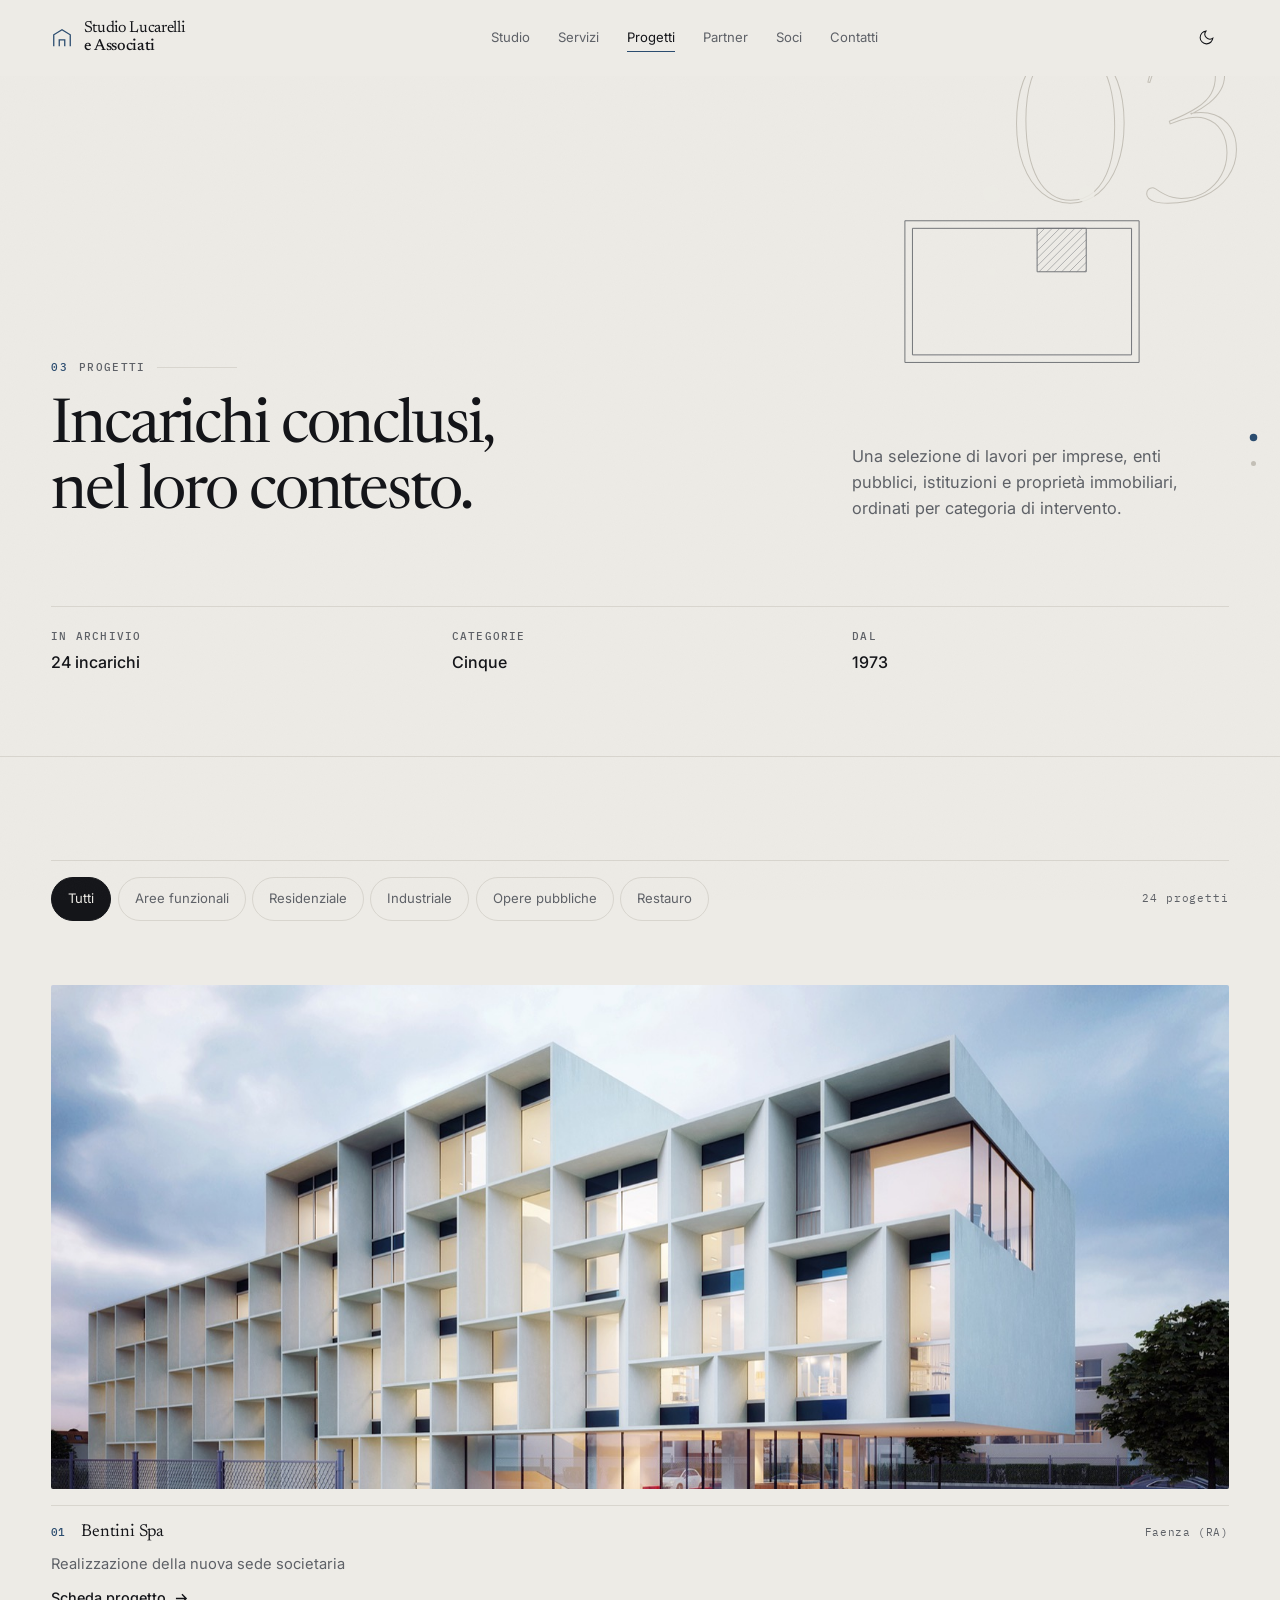
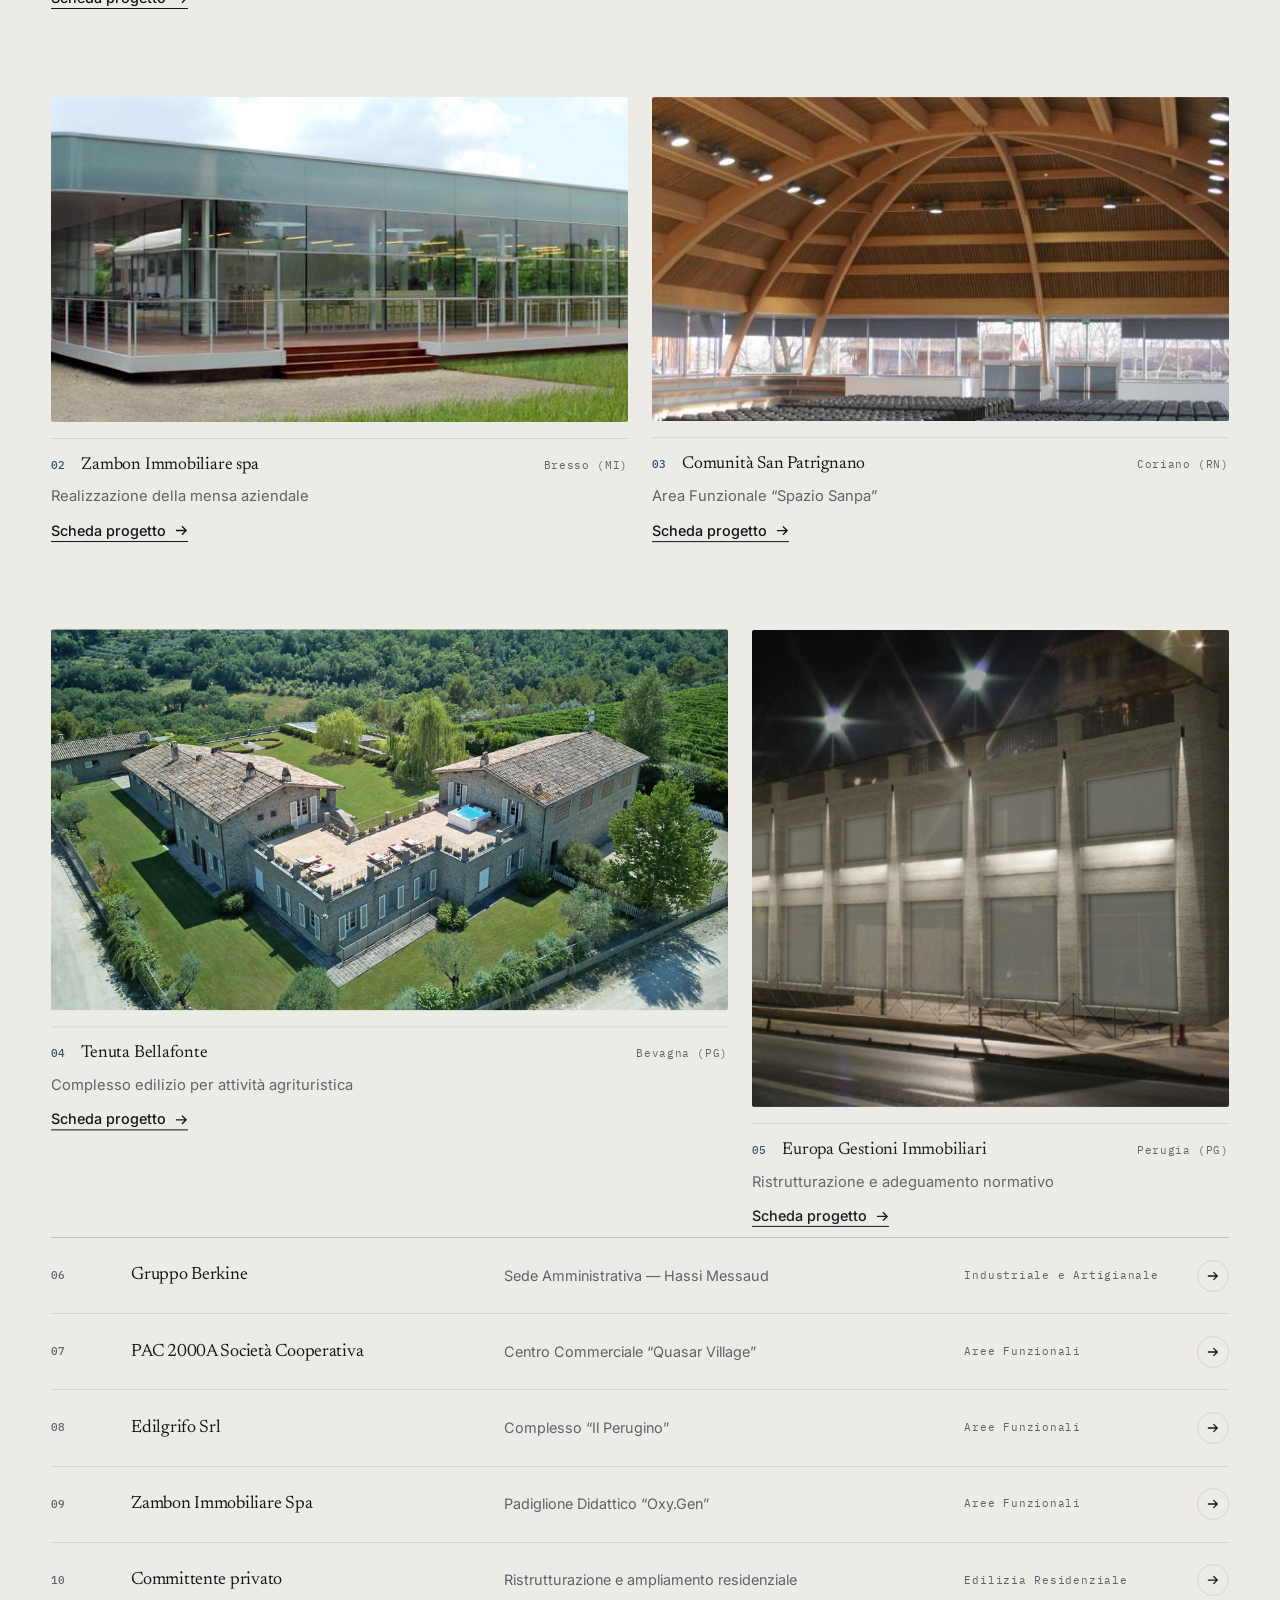
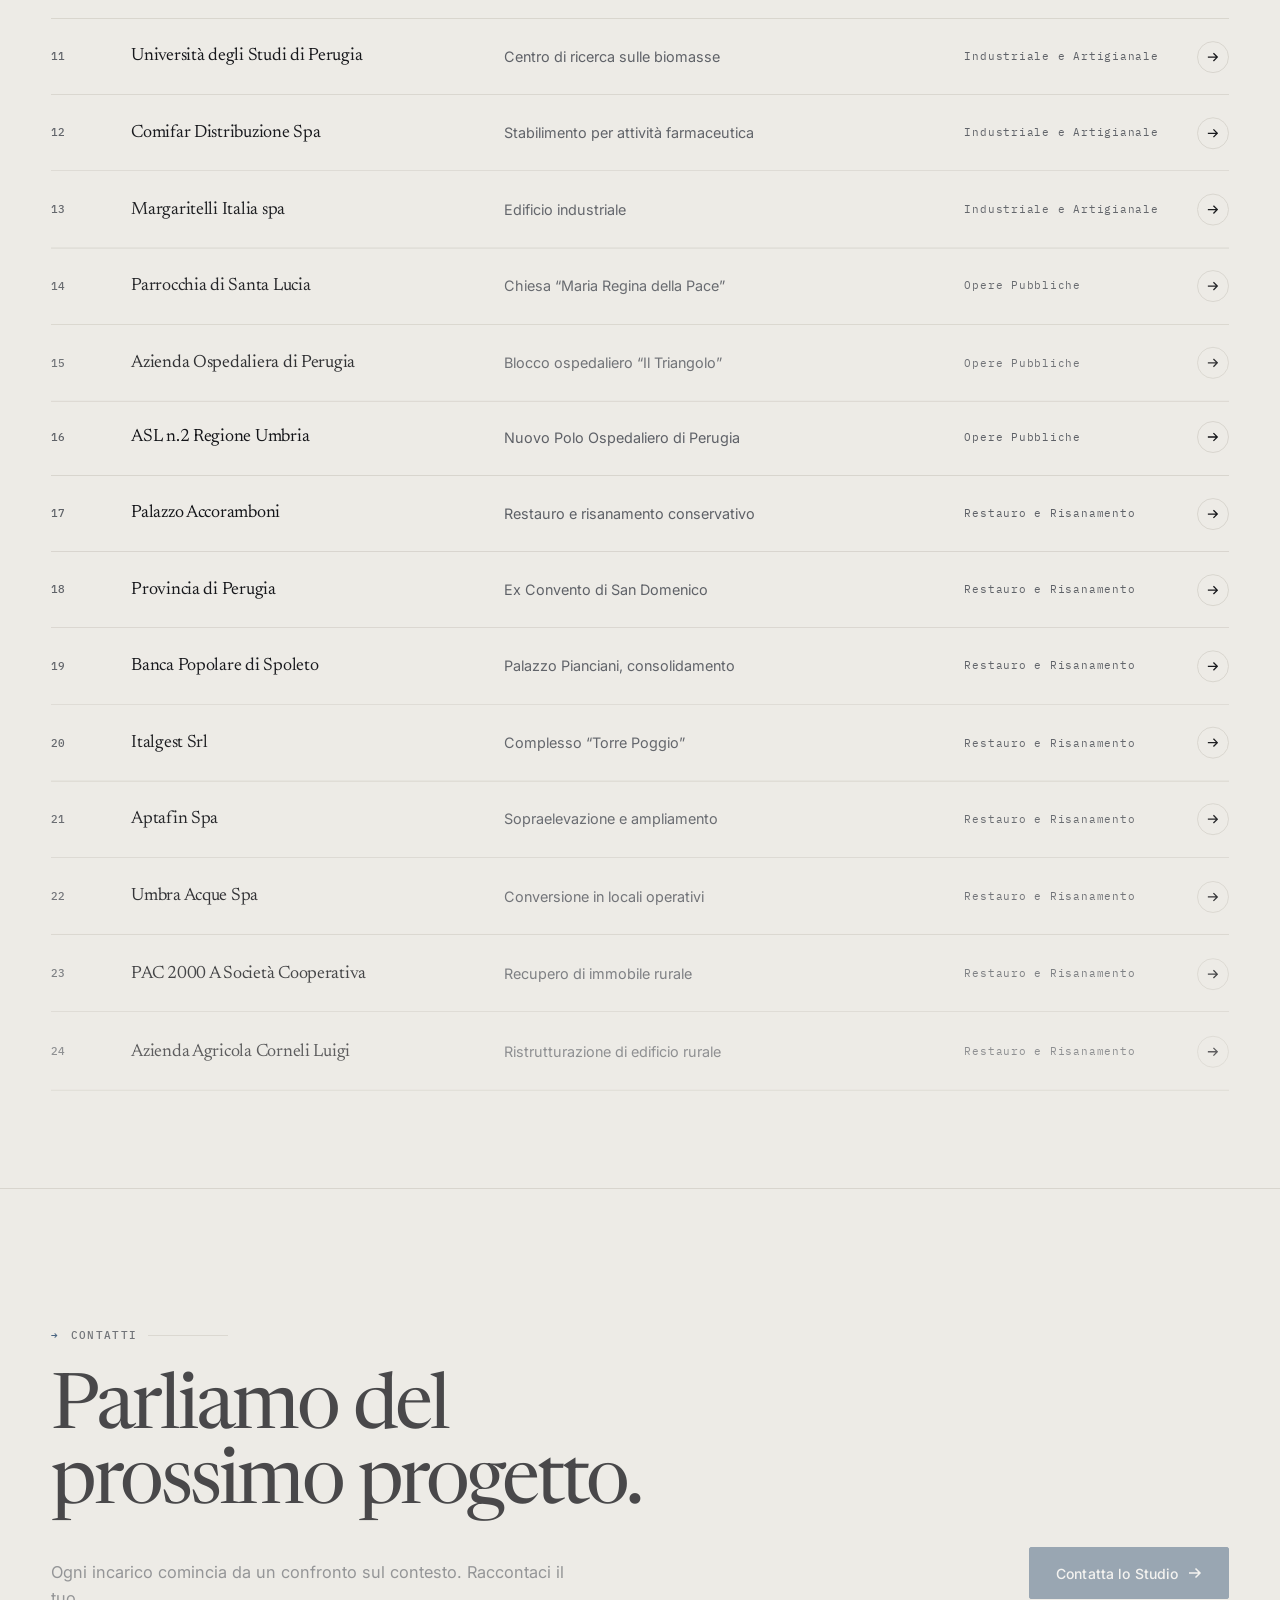
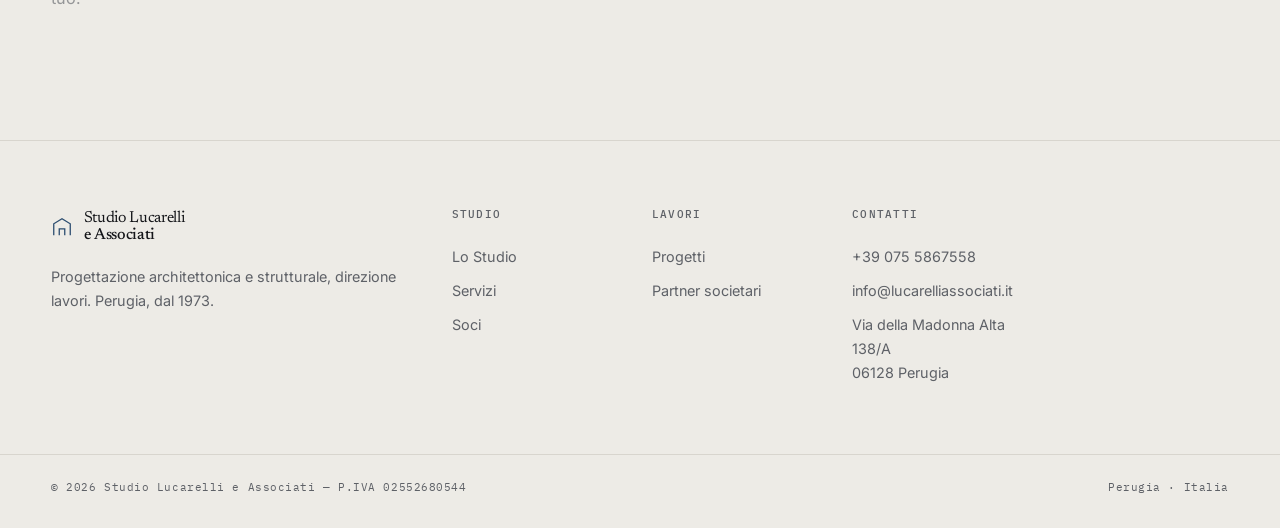
==== commit c51a15ac: "Aggiornamento sito: versione rivista con modifiche a contatti, progetti, soci, CSS, JS" ====
--- a/progetti.html
+++ b/progetti.html
@@ -141,16 +141,11 @@
           <button class="tlink" type="button" data-open>Scheda progetto<svg class="arw" viewBox="0 0 14 14" fill="none" stroke="currentColor" stroke-width="1.5" aria-hidden="true"><path d="M1 7h11M7.5 2.5 12 7l-4.5 4.5"/></svg></button>
         </article>
 
-        <article class="pj pj-wide rv-y" data-project data-cat="industriale" data-client="Bentini Spa" data-place="Hassi Messaud — Algeria" data-desc="Realizzazione Sede Amministrativa Gruppo Berkine" data-catlabel="Industriale e Artigianale" data-img="assets/source/bentini-930.jpg">
-          <figure><img src="assets/source/bentini-930.jpg" width="930" height="330" alt="Sede amministrativa Gruppo Berkine a Hassi Messaud" loading="lazy" decoding="async"></figure>
-          <div class="pj-meta"><span class="n">06</span><h3>Gruppo Berkine</h3><span class="loc">Hassi Messaud — Algeria</span></div>
-          <p class="pj-desc">Realizzazione della sede amministrativa</p>
-          <button class="tlink" type="button" data-open>Scheda progetto<svg class="arw" viewBox="0 0 14 14" fill="none" stroke="currentColor" stroke-width="1.5" aria-hidden="true"><path d="M1 7h11M7.5 2.5 12 7l-4.5 4.5"/></svg></button>
-        </article>
       </div>
 
       <h3 class="sr-only">Archivio completo</h3>
       <div class="arch" id="pj-archive">
+        <button class="arow" type="button" data-project data-open data-cat="industriale" data-client="Gruppo Berkine" data-place="Hassi Messaud — Algeria" data-desc="Realizzazione della Sede Amministrativa per Bentini Spa" data-catlabel="Industriale e Artigianale"><span class="n">06</span><h3>Gruppo Berkine</h3><span class="d">Sede Amministrativa — Hassi Messaud</span><span class="c">Industriale e Artigianale</span><span class="go"><svg viewBox="0 0 14 14" fill="none" stroke="currentColor" stroke-width="1.5" aria-hidden="true"><path d="M1 7h11M7.5 2.5 12 7l-4.5 4.5"/></svg></span></button>
         <button class="arow" type="button" data-project data-open data-cat="aree" data-client="PAC 2000A Società Cooperativa" data-place="Corciano (PG)" data-desc="Realizzazione del Centro Commerciale “Quasar Village”" data-catlabel="Aree Funzionali" data-img="assets/source/quasar.jpg"><span class="n">07</span><h3>PAC 2000A Società Cooperativa</h3><span class="d">Centro Commerciale “Quasar Village”</span><span class="c">Aree Funzionali</span><span class="go"><svg viewBox="0 0 14 14" fill="none" stroke="currentColor" stroke-width="1.5" aria-hidden="true"><path d="M1 7h11M7.5 2.5 12 7l-4.5 4.5"/></svg></span></button>
         <button class="arow" type="button" data-project data-open data-cat="aree" data-client="Edilgrifo Srl" data-place="Perugia (PG)" data-desc="Realizzazione del Complesso Direzionale-Commerciale e Residenziale “Il Perugino”" data-catlabel="Aree Funzionali"><span class="n">08</span><h3>Edilgrifo Srl</h3><span class="d">Complesso “Il Perugino”</span><span class="c">Aree Funzionali</span><span class="go"><svg viewBox="0 0 14 14" fill="none" stroke="currentColor" stroke-width="1.5" aria-hidden="true"><path d="M1 7h11M7.5 2.5 12 7l-4.5 4.5"/></svg></span></button>
         <button class="arow" type="button" data-project data-open data-cat="aree" data-client="Zambon Immobiliare Spa" data-place="Bresso (MI)" data-desc="Realizzazione del Padiglione Didattico “Oxy.Gen”" data-catlabel="Aree Funzionali"><span class="n">09</span><h3>Zambon Immobiliare Spa</h3><span class="d">Padiglione Didattico “Oxy.Gen”</span><span class="c">Aree Funzionali</span><span class="go"><svg viewBox="0 0 14 14" fill="none" stroke="currentColor" stroke-width="1.5" aria-hidden="true"><path d="M1 7h11M7.5 2.5 12 7l-4.5 4.5"/></svg></span></button>
--- a/assets/site.css
+++ b/assets/site.css
@@ -826,6 +826,15 @@
 /* passaggio morbido tra i quattro passi */
 .mstep{ transition:opacity .45s var(--e) }
 
+
+/* La barra di avanzamento e le tacche appartengono alla colonna di testo:
+   oltre i 900px restano a sinistra e non invadono mai il disegno. */
+@media (min-width:901px){
+  html.js .method-bar, html.js .method-ticks{ max-width:min(40%,600px) }
+  html.js .method-ticks{ gap:var(--s-1) }
+  html.js .method-ticks span{ font-size:.62rem; letter-spacing:.07em }
+}
+
 /* Tablet e telefono: il disegno sta sopra, il testo sotto; la scena resta
    bloccata e si costruisce scorrendo, come le tavole delle altre pagine. */
 @media (max-width:900px){
